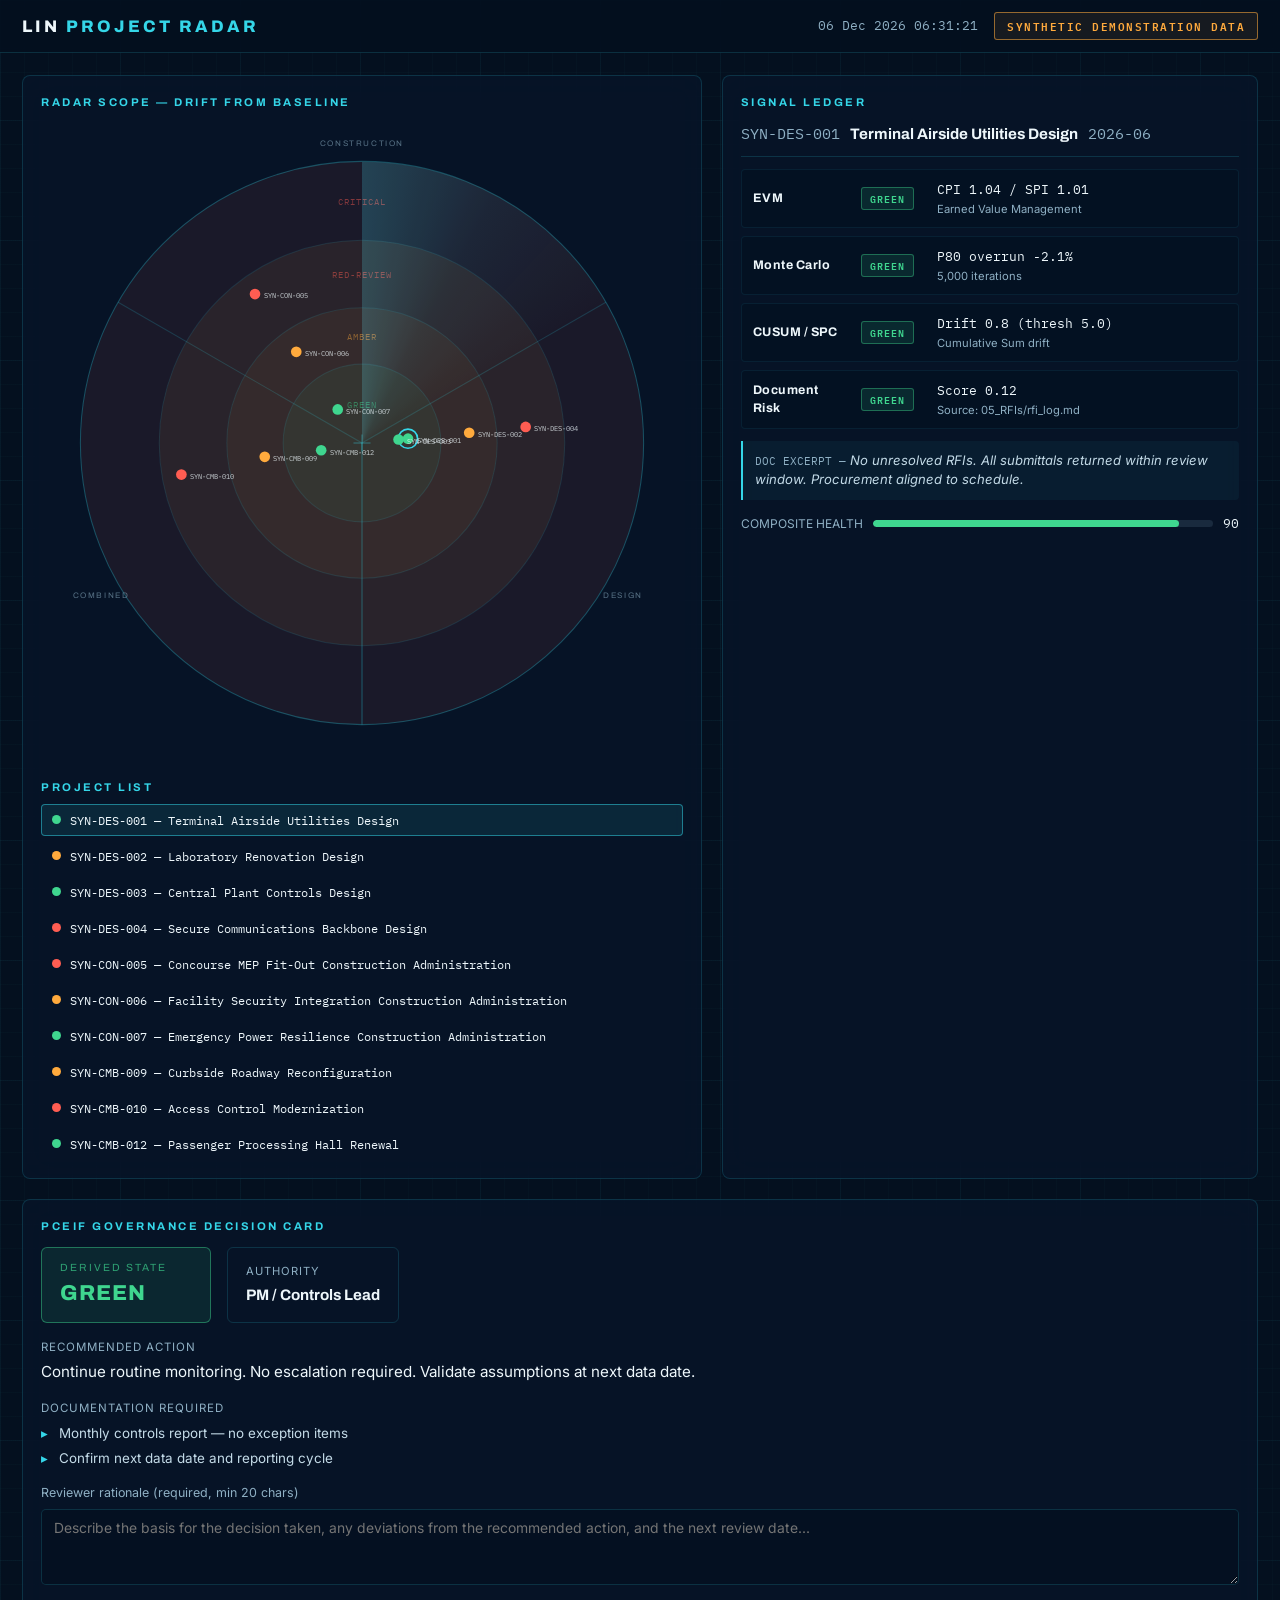
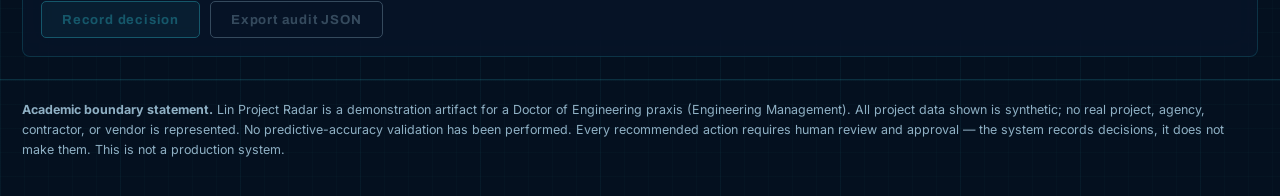
==== index.html @ 6b2d4f9e "feat: build Lin Project Radar — PCEIF signal-to-action demo (replaces HUD mockup on this branch) Co-" ====
<!DOCTYPE html>
<html lang="en">
<head>
  <meta charset="UTF-8" />
  <meta name="viewport" content="width=device-width, initial-scale=1.0" />
  <title>Lin Project Radar — PCEIF Demonstration</title>
  <meta name="description" content="Lin Project Radar: a synthetic-data demonstration of the PCEIF signal-to-action governance framework for public AEC capital programs." />

  <link rel="preconnect" href="https://fonts.googleapis.com" />
  <link rel="preconnect" href="https://fonts.gstatic.com" crossorigin />
  <link href="https://fonts.googleapis.com/css2?family=Archivo:wght@700;800&family=Inter:wght@400;500&family=IBM+Plex+Mono:wght@400;600&display=swap" rel="stylesheet" />

  <link rel="stylesheet" href="assets/css/radar.css" />
</head>
<body>

  <header class="topbar">
    <span class="wordmark">LIN <span class="wm-accent">PROJECT RADAR</span></span>
    <span id="utc-clock" class="utc-clock" aria-label="Current UTC time"></span>
    <span class="synthetic-badge" role="note">SYNTHETIC DEMONSTRATION DATA</span>
  </header>

  <main>

    <!-- ── Radar scope ─────────────────────────────────────────────── -->
    <section class="radar-panel" aria-label="Project radar scope">
      <p class="panel-eyebrow">Radar Scope — Drift from Baseline</p>
      <div class="radar-wrap">
        <div class="radar-sweep" aria-hidden="true"></div>
        <svg id="radar-svg" viewBox="0 0 600 600" role="group"
             aria-label="Polar radar chart. Distance from center indicates drift from baseline; angle indicates delivery sector.">
        </svg>
      </div>

      <!-- Accessible fallback: the radar is never the only selection path -->
      <nav class="fallback-section" aria-label="Project list (keyboard and screen-reader selection)">
        <p class="panel-eyebrow" style="margin-bottom:8px">Project List</p>
        <ul id="project-fallback-list"></ul>
      </nav>
    </section>

    <!-- ── Signal ledger ───────────────────────────────────────────── -->
    <aside class="ledger-panel" aria-label="Signal ledger for selected project">
      <p class="panel-eyebrow">Signal Ledger</p>
      <div id="ledger-live" class="visually-hidden" aria-live="polite"
           style="position:absolute;width:1px;height:1px;overflow:hidden;clip:rect(0 0 0 0)"></div>
      <div id="ledger-region" aria-live="polite"></div>
    </aside>

    <!-- ── PCEIF decision card ─────────────────────────────────────── -->
    <section class="decision-panel" aria-label="PCEIF governance decision card">
      <p class="panel-eyebrow">PCEIF Governance Decision Card</p>
      <div id="decision-card"></div>
    </section>

  </main>

  <footer>
    <p>
      <strong>Academic boundary statement.</strong>
      Lin Project Radar is a demonstration artifact for a Doctor of Engineering praxis
      (Engineering Management). All project data shown is synthetic; no real project,
      agency, contractor, or vendor is represented. No predictive-accuracy validation
      has been performed. Every recommended action requires human review and approval —
      the system records decisions, it does not make them. This is not a production system.
    </p>
  </footer>

  <script src="assets/js/data.js"></script>
  <script src="assets/js/decision.js"></script>
  <script src="assets/js/app.js"></script>
</body>
</html>
---- assets/css/radar.css ----
/* radar.css — Lin Project Radar
 * Aviation operations console. One theme, no switcher.
 * Synthetic demonstration data only.
 */

:root {
  --scope-navy: #04101f;
  --panel: rgba(8, 22, 42, 0.72);
  --phosphor: #35d6e8;
  --radar-amber: #ffaa3d;
  --alarm-red: #ff5d52;
  --clear-green: #3fd68f;
  --text: #eef7fb;
  --muted: #8fb0c4;
  --panel-border: rgba(53, 214, 232, 0.16);
}

* { margin: 0; padding: 0; box-sizing: border-box; }

html { scroll-behavior: smooth; }

body {
  background-color: var(--scope-navy);
  /* Faint blueprint grid */
  background-image:
    linear-gradient(rgba(53, 214, 232, 0.035) 1px, transparent 1px),
    linear-gradient(90deg, rgba(53, 214, 232, 0.035) 1px, transparent 1px),
    linear-gradient(rgba(53, 214, 232, 0.018) 1px, transparent 1px),
    linear-gradient(90deg, rgba(53, 214, 232, 0.018) 1px, transparent 1px);
  background-size: 120px 120px, 120px 120px, 24px 24px, 24px 24px;
  color: var(--text);
  font-family: "Inter", system-ui, sans-serif;
  font-size: 15px;
  line-height: 1.5;
  min-height: 100vh;
}

h1, h2, h3 { font-family: "Archivo", sans-serif; font-weight: 800; }

.mono { font-family: "IBM Plex Mono", monospace; }
.muted { color: var(--muted); }

a { color: var(--phosphor); }

:focus-visible {
  outline: 2px solid var(--phosphor);
  outline-offset: 2px;
  border-radius: 2px;
}

/* ── Top bar ───────────────────────────────────────────────────────────── */

.topbar {
  display: flex;
  align-items: center;
  gap: 16px;
  padding: 12px 22px;
  border-bottom: 1px solid var(--panel-border);
  background: rgba(4, 16, 31, 0.85);
  backdrop-filter: blur(16px);
  position: sticky;
  top: 0;
  z-index: 50;
  flex-wrap: wrap;
}

.wordmark {
  font-family: "Archivo", sans-serif;
  font-weight: 800;
  font-size: 1.05rem;
  letter-spacing: 3px;
  color: var(--text);
}
.wordmark .wm-accent { color: var(--phosphor); }

.utc-clock {
  font-family: "IBM Plex Mono", monospace;
  font-size: 0.82rem;
  color: var(--muted);
  margin-left: auto;
}

.synthetic-badge {
  font-family: "IBM Plex Mono", monospace;
  font-size: 0.68rem;
  font-weight: 600;
  letter-spacing: 1.5px;
  color: var(--radar-amber);
  border: 1px solid rgba(255, 170, 61, 0.55);
  background: rgba(255, 170, 61, 0.08);
  padding: 5px 12px;
  border-radius: 3px;
  white-space: nowrap;
}

/* ── Layout ────────────────────────────────────────────────────────────── */

main {
  max-width: 1320px;
  margin: 0 auto;
  padding: 22px;
  display: grid;
  grid-template-columns: 55% 1fr;
  gap: 20px;
}

.radar-panel, .ledger-panel, .decision-panel {
  background: var(--panel);
  backdrop-filter: blur(16px);
  border: 1px solid var(--panel-border);
  border-radius: 8px;
  padding: 18px;
}

.decision-panel { grid-column: 1 / -1; }

.panel-eyebrow {
  font-family: "Archivo", sans-serif;
  font-weight: 700;
  font-size: 0.7rem;
  letter-spacing: 2.5px;
  text-transform: uppercase;
  color: var(--phosphor);
  margin-bottom: 12px;
}

/* ── Radar scope ───────────────────────────────────────────────────────── */

.radar-wrap {
  position: relative;
  width: 100%;
  aspect-ratio: 1;
  max-width: 640px;
  margin: 0 auto;
}

#radar-svg { width: 100%; height: 100%; display: block; }

/* Rotating sweep wedge */
.radar-sweep {
  position: absolute;
  inset: 6%;
  border-radius: 50%;
  background: conic-gradient(
    from 0deg,
    rgba(53, 214, 232, 0.22) 0deg,
    rgba(53, 214, 232, 0.07) 28deg,
    transparent 60deg,
    transparent 360deg
  );
  animation: sweep-rotate 6s linear infinite;
  pointer-events: none;
  mix-blend-mode: screen;
}

@keyframes sweep-rotate {
  from { transform: rotate(0deg); }
  to   { transform: rotate(360deg); }
}

.blip { cursor: pointer; }
.blip:focus-visible { outline: 2px solid var(--phosphor); outline-offset: 3px; }
.blip-dot { transition: r 0.15s ease; }
.blip:hover .blip-dot { r: 7; }

/* Blips brighten as the sweep passes — delay derived from angle in JS */
.blip-pulse {
  animation: blip-flash 6s linear infinite;
  animation-delay: var(--sweep-delay, 0s);
}
@keyframes blip-flash {
  0%   { opacity: 0.85; r: 9; }
  6%   { opacity: 0; r: 14; }
  100% { opacity: 0; r: 14; }
}

.blip-sel-ring {
  animation: sel-pulse 2.4s ease-in-out infinite;
}
@keyframes sel-pulse {
  0%, 100% { stroke-opacity: 1; }
  50%      { stroke-opacity: 0.45; }
}

@media (prefers-reduced-motion: reduce) {
  .radar-sweep { animation: none; display: none; }
  .blip-pulse { animation: none; opacity: 0; }
  .blip-sel-ring { animation: none; }
  html { scroll-behavior: auto; }
}

/* ── Fallback list ─────────────────────────────────────────────────────── */

.fallback-section { margin-top: 16px; }
#project-fallback-list { list-style: none; display: flex; flex-direction: column; gap: 4px; }

.fallback-btn {
  display: flex;
  align-items: center;
  gap: 9px;
  width: 100%;
  text-align: left;
  background: transparent;
  border: 1px solid transparent;
  border-radius: 4px;
  color: var(--text);
  font-family: "IBM Plex Mono", monospace;
  font-size: 0.78rem;
  padding: 7px 10px;
  cursor: pointer;
}
.fallback-btn:hover { background: rgba(53, 214, 232, 0.07); }
.fallback-btn.active {
  border-color: rgba(53, 214, 232, 0.5);
  background: rgba(53, 214, 232, 0.1);
}

.status-dot {
  width: 9px; height: 9px;
  border-radius: 50%;
  flex-shrink: 0;
}

/* ── Signal ledger ─────────────────────────────────────────────────────── */

.ledger-header {
  display: flex;
  align-items: baseline;
  gap: 10px;
  flex-wrap: wrap;
  margin-bottom: 12px;
  padding-bottom: 10px;
  border-bottom: 1px solid var(--panel-border);
}
.ledger-name { font-family: "Archivo", sans-serif; font-weight: 700; font-size: 0.95rem; }

.conflict-banner {
  display: flex;
  align-items: center;
  gap: 9px;
  padding: 9px 13px;
  border-radius: 4px;
  margin-bottom: 12px;
  font-size: 0.82rem;
  font-weight: 600;
}
.conflict-amber { background: rgba(255,170,61,0.1); border: 1px solid rgba(255,170,61,0.4); color: var(--radar-amber); }
.conflict-red   { background: rgba(255,93,82,0.1);  border: 1px solid rgba(255,93,82,0.45); color: var(--alarm-red); }
.conflict-green { background: rgba(63,214,143,0.08); border: 1px solid rgba(63,214,143,0.35); color: var(--clear-green); }

.signal-table { display: flex; flex-direction: column; gap: 8px; }

.signal-row {
  display: grid;
  grid-template-columns: 96px 64px 1fr;
  grid-template-areas: "label status metric" "label status method";
  gap: 2px 12px;
  align-items: center;
  padding: 9px 11px;
  background: rgba(4, 16, 31, 0.45);
  border: 1px solid rgba(53, 214, 232, 0.08);
  border-radius: 4px;
}
.signal-label  { grid-area: label; font-family: "Archivo", sans-serif; font-weight: 700; font-size: 0.78rem; letter-spacing: 0.5px; }
.signal-status { grid-area: status; }
.signal-metric { grid-area: metric; font-size: 0.84rem; }
.signal-method { grid-area: method; font-size: 0.7rem; }

.status-pill {
  display: inline-block;
  font-family: "IBM Plex Mono", monospace;
  font-size: 0.62rem;
  font-weight: 600;
  letter-spacing: 1px;
  padding: 3px 8px;
  border-radius: 3px;
}
.status-green { color: var(--clear-green); background: rgba(63,214,143,0.12); border: 1px solid rgba(63,214,143,0.4); }
.status-amber { color: var(--radar-amber); background: rgba(255,170,61,0.12); border: 1px solid rgba(255,170,61,0.4); }
.status-red   { color: var(--alarm-red);  background: rgba(255,93,82,0.12);  border: 1px solid rgba(255,93,82,0.45); }

.doc-excerpt {
  margin-top: 12px;
  padding: 10px 12px;
  border-left: 2px solid var(--phosphor);
  background: rgba(53, 214, 232, 0.05);
  border-radius: 0 4px 4px 0;
  font-size: 0.82rem;
}
.doc-text { color: #c4dbe8; font-style: italic; }

.health-bar-wrap {
  display: flex;
  align-items: center;
  gap: 10px;
  margin-top: 14px;
}
.health-bar {
  flex: 1;
  height: 7px;
  background: rgba(143, 176, 196, 0.15);
  border-radius: 4px;
  overflow: hidden;
}
.health-fill { height: 100%; border-radius: 4px; transition: width 0.3s ease; }

/* ── Decision card ─────────────────────────────────────────────────────── */

.decision-top {
  display: flex;
  align-items: stretch;
  gap: 16px;
  flex-wrap: wrap;
  margin-bottom: 16px;
}

.decision-state {
  display: flex;
  flex-direction: column;
  gap: 2px;
  padding: 12px 18px;
  border-radius: 6px;
  min-width: 170px;
}
.decision-state-label { font-size: 0.65rem; letter-spacing: 2px; opacity: 0.7; font-family: "Archivo", sans-serif; }
.decision-state-value { font-family: "Archivo", sans-serif; font-weight: 800; font-size: 1.35rem; letter-spacing: 1px; }

.state-green { background: rgba(63,214,143,0.1); border: 1px solid rgba(63,214,143,0.45); color: var(--clear-green); }
.state-amber { background: rgba(255,170,61,0.1); border: 1px solid rgba(255,170,61,0.45); color: var(--radar-amber); }
.state-red   { background: rgba(255,93,82,0.1);  border: 1px solid rgba(255,93,82,0.5);  color: var(--alarm-red); }

.decision-authority {
  display: flex;
  flex-direction: column;
  gap: 4px;
  justify-content: center;
  padding: 12px 18px;
  border: 1px solid var(--panel-border);
  border-radius: 6px;
}
.decision-authority-value { font-family: "Archivo", sans-serif; font-weight: 700; font-size: 0.95rem; }

.decision-action { margin-bottom: 16px; }
.decision-action-label { font-size: 0.72rem; letter-spacing: 1px; margin-bottom: 4px; }
.decision-action-text { font-size: 0.95rem; line-height: 1.55; max-width: 70ch; }

.decision-docs { margin-bottom: 16px; }
.doc-list {
  list-style: none;
  display: flex;
  flex-direction: column;
  gap: 5px;
}
.doc-list li {
  font-size: 0.84rem;
  color: #c4dbe8;
  padding-left: 18px;
  position: relative;
}
.doc-list li::before {
  content: "▸";
  position: absolute;
  left: 0;
  color: var(--phosphor);
}

/* Fairness gate */
.fairness-gate {
  border: 1px solid rgba(255, 170, 61, 0.55);
  background: rgba(255, 170, 61, 0.07);
  border-radius: 6px;
  padding: 14px 16px;
  margin-bottom: 16px;
}
.fairness-gate-header {
  display: flex;
  align-items: center;
  gap: 9px;
  color: var(--radar-amber);
  font-size: 0.88rem;
  margin-bottom: 10px;
}
.fg-icon { font-size: 1.1rem; }
.fg-check-label {
  display: flex;
  align-items: flex-start;
  gap: 10px;
  font-size: 0.86rem;
  cursor: pointer;
  line-height: 1.45;
}
.fg-check-label input[type="checkbox"] {
  width: 17px; height: 17px;
  margin-top: 2px;
  accent-color: var(--radar-amber);
  cursor: pointer;
  flex-shrink: 0;
}

/* Record / export */
.rationale-label { display: block; font-size: 0.78rem; color: var(--muted); margin-bottom: 6px; }
.rationale-textarea {
  width: 100%;
  min-height: 76px;
  background: rgba(4, 16, 31, 0.6);
  border: 1px solid var(--panel-border);
  border-radius: 5px;
  color: var(--text);
  font-family: "Inter", sans-serif;
  font-size: 0.87rem;
  padding: 10px 12px;
  resize: vertical;
}
.rationale-textarea:focus { border-color: var(--phosphor); outline: none; }
.rationale-textarea:focus-visible { outline: 2px solid var(--phosphor); outline-offset: 1px; }

.record-actions { display: flex; gap: 10px; margin-top: 10px; flex-wrap: wrap; }

.record-btn, .export-btn {
  font-family: "Archivo", sans-serif;
  font-weight: 700;
  font-size: 0.82rem;
  letter-spacing: 0.8px;
  padding: 10px 20px;
  border-radius: 5px;
  cursor: pointer;
  transition: opacity 0.15s ease;
}
.record-btn {
  background: rgba(53, 214, 232, 0.16);
  border: 1px solid var(--phosphor);
  color: var(--phosphor);
}
.record-btn:disabled, .export-btn:disabled {
  opacity: 0.35;
  cursor: not-allowed;
}
.record-btn:not(:disabled):hover { background: rgba(53, 214, 232, 0.28); }

.export-btn {
  background: transparent;
  border: 1px solid var(--muted);
  color: var(--muted);
}
.export-btn:not(:disabled):hover { border-color: var(--text); color: var(--text); }

/* Decision log */
.decision-log-section { margin-top: 18px; padding-top: 14px; border-top: 1px solid var(--panel-border); }
.log-entry {
  padding: 10px 12px;
  background: rgba(4, 16, 31, 0.45);
  border: 1px solid rgba(53, 214, 232, 0.08);
  border-radius: 4px;
  margin-bottom: 7px;
}
.fg-ack-note { margin-top: 4px; font-size: 0.74rem; color: var(--radar-amber); }

/* ── Footer ────────────────────────────────────────────────────────────── */

footer {
  max-width: 1320px;
  margin: 0 auto;
  padding: 20px 22px 36px;
  color: var(--muted);
  font-size: 0.78rem;
  line-height: 1.6;
  border-top: 1px solid var(--panel-border);
}

/* ── Responsive ────────────────────────────────────────────────────────── */

@media (max-width: 920px) {
  main { grid-template-columns: 1fr; }
  .topbar { gap: 10px; padding: 10px 14px; }
  .utc-clock { margin-left: 0; order: 3; }
  .synthetic-badge { order: 2; margin-left: auto; }
}

@media (max-width: 480px) {
  body { font-size: 14px; }
  main { padding: 12px; gap: 12px; }
  .radar-panel, .ledger-panel, .decision-panel { padding: 12px; }
  .wordmark { font-size: 0.88rem; letter-spacing: 2px; }
  .synthetic-badge { font-size: 0.58rem; padding: 4px 8px; }
  .signal-row { grid-template-columns: 1fr; grid-template-areas: "label" "status" "metric" "method"; }
  .decision-state { min-width: 100%; }
}
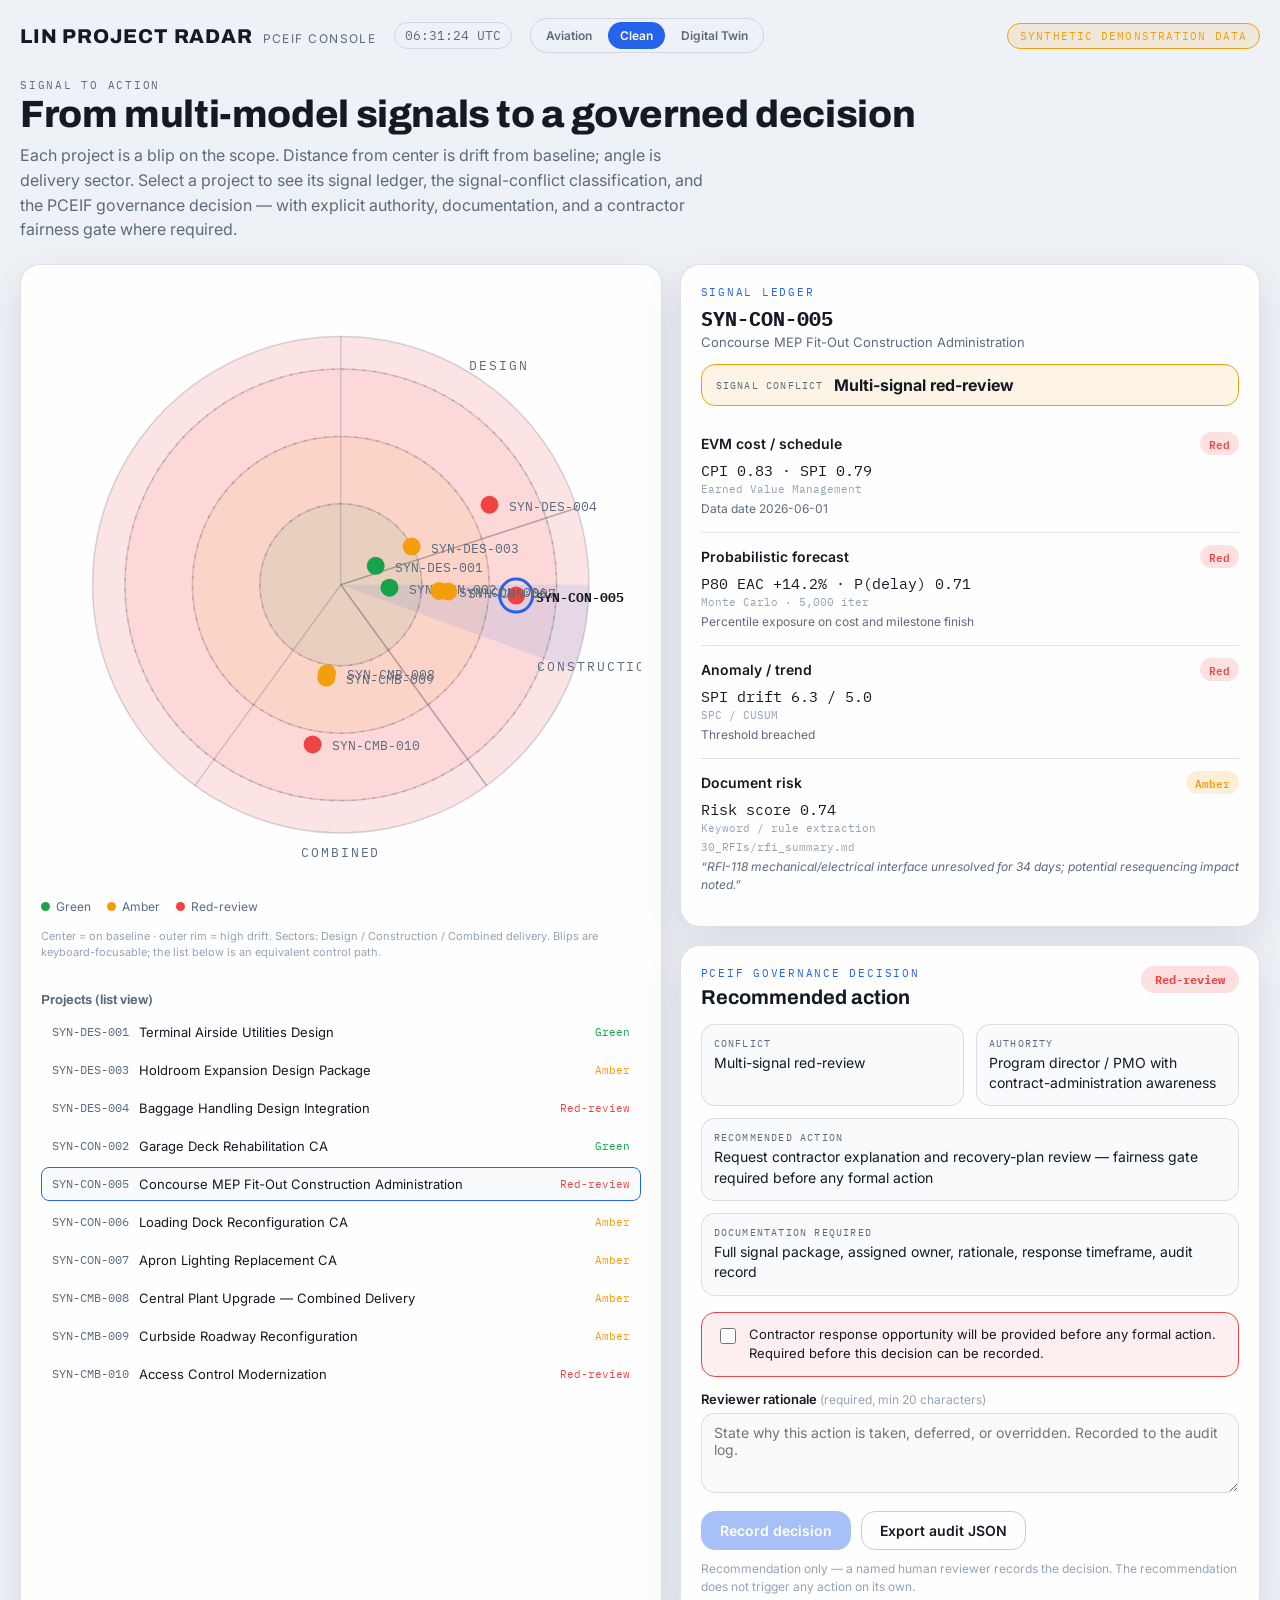
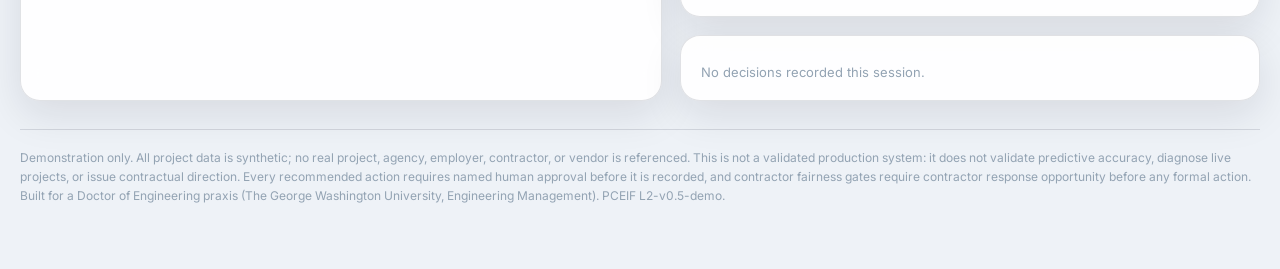
==== commit cc70dca4: "feat: Lin Project Radar — three-theme signal-to-action demo Co-Authored-By: Claude Fable 5 <noreply@" ====
--- a/index.html
+++ b/index.html
@@ -1,70 +1,77 @@
-<!DOCTYPE html>
+<!doctype html>
 <html lang="en">
 <head>
-  <meta charset="UTF-8" />
-  <meta name="viewport" content="width=device-width, initial-scale=1.0" />
-  <title>Lin Project Radar — PCEIF Demonstration</title>
-  <meta name="description" content="Lin Project Radar: a synthetic-data demonstration of the PCEIF signal-to-action governance framework for public AEC capital programs." />
-
-  <link rel="preconnect" href="https://fonts.googleapis.com" />
-  <link rel="preconnect" href="https://fonts.gstatic.com" crossorigin />
-  <link href="https://fonts.googleapis.com/css2?family=Archivo:wght@700;800&family=Inter:wght@400;500&family=IBM+Plex+Mono:wght@400;600&display=swap" rel="stylesheet" />
-
+  <meta charset="utf-8" />
+  <meta name="viewport" content="width=device-width, initial-scale=1" />
+  <title>Lin Project Radar — PCEIF signal-to-action demonstration</title>
+  <meta name="description" content="Synthetic demonstration of the PCEIF signal-to-action governance workflow for public AEC capital programs. Doctor of Engineering praxis, GWU." />
+  <link rel="preconnect" href="https://fonts.googleapis.com">
+  <link rel="preconnect" href="https://fonts.gstatic.com" crossorigin>
+  <link href="https://fonts.googleapis.com/css2?family=Archivo:wght@500;700;800&family=Inter:wght@400;500;600&family=IBM+Plex+Mono:wght@400;500;600&display=swap" rel="stylesheet">
   <link rel="stylesheet" href="assets/css/radar.css" />
 </head>
-<body>
+<body data-theme="clean">
+  <div class="app">
 
-  <header class="topbar">
-    <span class="wordmark">LIN <span class="wm-accent">PROJECT RADAR</span></span>
-    <span id="utc-clock" class="utc-clock" aria-label="Current UTC time"></span>
-    <span class="synthetic-badge" role="note">SYNTHETIC DEMONSTRATION DATA</span>
-  </header>
+    <header class="topbar">
+      <div class="wordmark">
+        <span class="mark">LIN PROJECT RADAR</span>
+        <span class="sub">PCEIF console</span>
+      </div>
+      <span class="clock" id="utc-clock" aria-label="Coordinated Universal Time">--:--:-- UTC</span>
+      <div class="theme-switch" role="group" aria-label="Visual theme">
+        <button data-set-theme="aviation">Aviation</button>
+        <button data-set-theme="clean" class="active">Clean</button>
+        <button data-set-theme="twin">Digital Twin</button>
+      </div>
+      <span class="synthetic-badge">SYNTHETIC DEMONSTRATION DATA</span>
+    </header>
 
-  <main>
+    <section class="intro">
+      <p class="eyebrow">Signal to action</p>
+      <h1>From multi-model signals to a governed decision</h1>
+      <p>Each project is a blip on the scope. Distance from center is drift from baseline; angle is delivery sector. Select a project to see its signal ledger, the signal-conflict classification, and the PCEIF governance decision — with explicit authority, documentation, and a contractor fairness gate where required.</p>
+    </section>
 
-    <!-- ── Radar scope ─────────────────────────────────────────────── -->
-    <section class="radar-panel" aria-label="Project radar scope">
-      <p class="panel-eyebrow">Radar Scope — Drift from Baseline</p>
-      <div class="radar-wrap">
-        <div class="radar-sweep" aria-hidden="true"></div>
-        <svg id="radar-svg" viewBox="0 0 600 600" role="group"
-             aria-label="Polar radar chart. Distance from center indicates drift from baseline; angle indicates delivery sector.">
-        </svg>
+    <div class="console">
+
+      <!-- RADAR -->
+      <section class="panel radar-panel" aria-label="Project radar scope">
+        <div class="radar-wrap">
+          <svg id="radar-svg" viewBox="0 0 400 400" role="img"
+               aria-label="Radar scope. Projects plotted by health and delivery sector. A keyboard-accessible list of the same projects is provided below.">
+          </svg>
+        </div>
+        <div class="radar-legend" aria-hidden="true">
+          <span><i class="lg-green"></i> Green</span>
+          <span><i class="lg-amber"></i> Amber</span>
+          <span><i class="lg-red"></i> Red-review</span>
+        </div>
+        <p class="radar-note">Center = on baseline · outer rim = high drift. Sectors: Design / Construction / Combined delivery. Blips are keyboard-focusable; the list below is an equivalent control path.</p>
+
+        <div class="fallback">
+          <h3 id="list-heading">Projects (list view)</h3>
+          <ul id="project-list" aria-labelledby="list-heading"></ul>
+        </div>
+      </section>
+
+      <!-- LEDGER + DECISION -->
+      <div>
+        <section class="panel" id="ledger" aria-label="Signal ledger" aria-live="polite"></section>
+        <section class="panel decision-section" id="decision-card" aria-label="PCEIF governance decision"></section>
+        <section class="panel log-panel" id="decision-log" aria-label="Decision log"></section>
       </div>
 
-      <!-- Accessible fallback: the radar is never the only selection path -->
-      <nav class="fallback-section" aria-label="Project list (keyboard and screen-reader selection)">
-        <p class="panel-eyebrow" style="margin-bottom:8px">Project List</p>
-        <ul id="project-fallback-list"></ul>
-      </nav>
-    </section>
+    </div>
 
-    <!-- ── Signal ledger ───────────────────────────────────────────── -->
-    <aside class="ledger-panel" aria-label="Signal ledger for selected project">
-      <p class="panel-eyebrow">Signal Ledger</p>
-      <div id="ledger-live" class="visually-hidden" aria-live="polite"
-           style="position:absolute;width:1px;height:1px;overflow:hidden;clip:rect(0 0 0 0)"></div>
-      <div id="ledger-region" aria-live="polite"></div>
-    </aside>
+    <footer class="foot">
+      Demonstration only. All project data is synthetic; no real project, agency, employer, contractor, or vendor is referenced.
+      This is not a validated production system: it does not validate predictive accuracy, diagnose live projects, or issue contractual direction.
+      Every recommended action requires named human approval before it is recorded, and contractor fairness gates require contractor response opportunity before any formal action.
+      Built for a Doctor of Engineering praxis (The George Washington University, Engineering Management). PCEIF&nbsp;L2-v0.5-demo.
+    </footer>
 
-    <!-- ── PCEIF decision card ─────────────────────────────────────── -->
-    <section class="decision-panel" aria-label="PCEIF governance decision card">
-      <p class="panel-eyebrow">PCEIF Governance Decision Card</p>
-      <div id="decision-card"></div>
-    </section>
-
-  </main>
-
-  <footer>
-    <p>
-      <strong>Academic boundary statement.</strong>
-      Lin Project Radar is a demonstration artifact for a Doctor of Engineering praxis
-      (Engineering Management). All project data shown is synthetic; no real project,
-      agency, contractor, or vendor is represented. No predictive-accuracy validation
-      has been performed. Every recommended action requires human review and approval —
-      the system records decisions, it does not make them. This is not a production system.
-    </p>
-  </footer>
+  </div>
 
   <script src="assets/js/data.js"></script>
   <script src="assets/js/decision.js"></script>
--- a/assets/css/radar.css
+++ b/assets/css/radar.css
@@ -1,487 +1,334 @@
-/* radar.css — Lin Project Radar
- * Aviation operations console. One theme, no switcher.
- * Synthetic demonstration data only.
- */
+/* ============================================================
+   Lin Project Radar — radar.css
+   Three themes: clean (default) / aviation / twin
+   ============================================================ */
 
 :root {
-  --scope-navy: #04101f;
-  --panel: rgba(8, 22, 42, 0.72);
+  --font-display: "Archivo", system-ui, sans-serif;
+  --font-body: "Inter", system-ui, sans-serif;
+  --font-mono: "IBM Plex Mono", ui-monospace, monospace;
+
+  --radius-sm: 8px;
+  --radius-md: 14px;
+  --radius-lg: 20px;
+
+  /* ----- CLEAN (default) ----- */
+  --page-bg: #eef2f7;
+  --surface: rgba(255,255,255,.92);
+  --surface-soft: rgba(248,250,252,.85);
+  --line: rgba(15,23,42,.12);
+  --line-strong: rgba(15,23,42,.22);
+  --text: #141a23;
+  --muted: #5b6b7c;
+  --faint: #93a3b3;
+  --phosphor: #2563eb;
+  --radar-amber: #f59e0b;
+  --alarm-red: #ef4444;
+  --clear-green: #16a34a;
+  --eyebrow: #2563eb;
+
+  --zone-green: rgba(22,163,74,.08);
+  --zone-amber: rgba(245,158,11,.08);
+  --zone-red: rgba(239,68,68,.08);
+  --zone-crit: rgba(239,68,68,.14);
+  --ring-line: rgba(15,23,42,.16);
+  --sweep-fill: rgba(37,99,235,.10);
+
+  --grid-opacity: 0;
+  --glass-blur: blur(14px);
+  --shadow: 0 14px 40px rgba(15,23,42,.10);
+}
+
+body[data-theme="aviation"] {
+  --page-bg: #03101f;
+  --surface: rgba(8,22,42,.72);
+  --surface-soft: rgba(4,16,32,.55);
+  --line: rgba(96,210,232,.30);
+  --line-strong: rgba(160,235,250,.50);
+  --text: #eef9fd;
+  --muted: #9bc1d2;
+  --faint: rgba(190,225,238,.6);
   --phosphor: #35d6e8;
   --radar-amber: #ffaa3d;
   --alarm-red: #ff5d52;
   --clear-green: #3fd68f;
-  --text: #eef7fb;
-  --muted: #8fb0c4;
-  --panel-border: rgba(53, 214, 232, 0.16);
-}
-
-* { margin: 0; padding: 0; box-sizing: border-box; }
-
+  --eyebrow: #ffaa3d;
+
+  --zone-green: rgba(63,214,143,.07);
+  --zone-amber: rgba(255,170,61,.07);
+  --zone-red: rgba(255,93,82,.08);
+  --zone-crit: rgba(255,93,82,.16);
+  --ring-line: rgba(120,215,235,.22);
+  --sweep-fill: rgba(53,214,232,.12);
+
+  --grid-opacity: .4;
+  --glass-blur: blur(16px) saturate(160%);
+  --shadow: 0 18px 54px rgba(0,0,0,.45), 0 0 36px rgba(53,214,232,.08);
+}
+
+body[data-theme="twin"] {
+  --page-bg: #121315;
+  --surface: rgba(27,28,31,.78);
+  --surface-soft: rgba(18,19,21,.6);
+  --line: rgba(160,164,170,.34);
+  --line-strong: rgba(225,228,232,.32);
+  --text: #f0f1f2;
+  --muted: #a2a7ae;
+  --faint: #72777f;
+  --phosphor: #8ab4ff;
+  --radar-amber: #facc15;
+  --alarm-red: #f87171;
+  --clear-green: #4ade80;
+  --eyebrow: #facc15;
+
+  --zone-green: rgba(74,222,128,.06);
+  --zone-amber: rgba(250,204,21,.06);
+  --zone-red: rgba(248,113,113,.07);
+  --zone-crit: rgba(248,113,113,.14);
+  --ring-line: rgba(180,184,190,.24);
+  --sweep-fill: rgba(250,204,21,.08);
+
+  --grid-opacity: .6;
+  --glass-blur: blur(14px) saturate(125%);
+  --shadow: 0 20px 58px rgba(0,0,0,.5);
+}
+
+* { box-sizing: border-box; }
 html { scroll-behavior: smooth; }
 
 body {
-  background-color: var(--scope-navy);
-  /* Faint blueprint grid */
-  background-image:
-    linear-gradient(rgba(53, 214, 232, 0.035) 1px, transparent 1px),
-    linear-gradient(90deg, rgba(53, 214, 232, 0.035) 1px, transparent 1px),
-    linear-gradient(rgba(53, 214, 232, 0.018) 1px, transparent 1px),
-    linear-gradient(90deg, rgba(53, 214, 232, 0.018) 1px, transparent 1px);
-  background-size: 120px 120px, 120px 120px, 24px 24px, 24px 24px;
+  margin: 0;
+  min-height: 100vh;
+  font-family: var(--font-body);
   color: var(--text);
-  font-family: "Inter", system-ui, sans-serif;
-  font-size: 15px;
-  line-height: 1.5;
-  min-height: 100vh;
-}
-
-h1, h2, h3 { font-family: "Archivo", sans-serif; font-weight: 800; }
-
-.mono { font-family: "IBM Plex Mono", monospace; }
-.muted { color: var(--muted); }
-
-a { color: var(--phosphor); }
-
-:focus-visible {
-  outline: 2px solid var(--phosphor);
-  outline-offset: 2px;
-  border-radius: 2px;
-}
-
-/* ── Top bar ───────────────────────────────────────────────────────────── */
-
+  background: var(--page-bg);
+  transition: background .35s ease, color .35s ease;
+}
+
+/* blueprint grid (dark themes only via opacity var) */
+body::before {
+  content: "";
+  position: fixed;
+  inset: 0;
+  pointer-events: none;
+  z-index: 0;
+  background:
+    linear-gradient(rgba(160,220,245,.06) 1px, transparent 1px),
+    linear-gradient(90deg, rgba(160,220,245,.06) 1px, transparent 1px);
+  background-size: 44px 44px;
+  opacity: var(--grid-opacity);
+  transition: opacity .35s ease;
+}
+
+.app { position: relative; z-index: 1; max-width: 1320px; margin: 0 auto; padding: 0 20px 64px; }
+
+/* ---------- top bar ---------- */
 .topbar {
-  display: flex;
-  align-items: center;
-  gap: 16px;
-  padding: 12px 22px;
-  border-bottom: 1px solid var(--panel-border);
-  background: rgba(4, 16, 31, 0.85);
-  backdrop-filter: blur(16px);
-  position: sticky;
-  top: 0;
-  z-index: 50;
+  display: flex; align-items: center; gap: 18px;
+  padding: 18px 0 16px;
   flex-wrap: wrap;
 }
-
-.wordmark {
-  font-family: "Archivo", sans-serif;
-  font-weight: 800;
-  font-size: 1.05rem;
-  letter-spacing: 3px;
-  color: var(--text);
-}
-.wordmark .wm-accent { color: var(--phosphor); }
-
-.utc-clock {
-  font-family: "IBM Plex Mono", monospace;
-  font-size: 0.82rem;
-  color: var(--muted);
+.wordmark { display: flex; align-items: baseline; gap: 10px; }
+.wordmark .mark {
+  font-family: var(--font-display); font-weight: 800; font-size: 20px;
+  letter-spacing: .04em; color: var(--text);
+}
+.wordmark .sub { font-size: 12px; color: var(--muted); letter-spacing: .12em; text-transform: uppercase; }
+
+.clock {
+  font-family: var(--font-mono); font-size: 13px; color: var(--muted);
+  padding: 4px 10px; border: 1px solid var(--line); border-radius: 999px;
+}
+
+.synthetic-badge {
   margin-left: auto;
-}
-
-.synthetic-badge {
-  font-family: "IBM Plex Mono", monospace;
-  font-size: 0.68rem;
-  font-weight: 600;
-  letter-spacing: 1.5px;
+  font-family: var(--font-mono); font-size: 11px; letter-spacing: .1em;
   color: var(--radar-amber);
-  border: 1px solid rgba(255, 170, 61, 0.55);
-  background: rgba(255, 170, 61, 0.08);
-  padding: 5px 12px;
-  border-radius: 3px;
-  white-space: nowrap;
-}
-
-/* ── Layout ────────────────────────────────────────────────────────────── */
-
-main {
-  max-width: 1320px;
-  margin: 0 auto;
-  padding: 22px;
-  display: grid;
-  grid-template-columns: 55% 1fr;
-  gap: 20px;
-}
-
-.radar-panel, .ledger-panel, .decision-panel {
-  background: var(--panel);
-  backdrop-filter: blur(16px);
-  border: 1px solid var(--panel-border);
-  border-radius: 8px;
-  padding: 18px;
-}
-
-.decision-panel { grid-column: 1 / -1; }
-
-.panel-eyebrow {
-  font-family: "Archivo", sans-serif;
-  font-weight: 700;
-  font-size: 0.7rem;
-  letter-spacing: 2.5px;
-  text-transform: uppercase;
-  color: var(--phosphor);
-  margin-bottom: 12px;
-}
-
-/* ── Radar scope ───────────────────────────────────────────────────────── */
-
-.radar-wrap {
-  position: relative;
-  width: 100%;
-  aspect-ratio: 1;
-  max-width: 640px;
-  margin: 0 auto;
-}
-
+  border: 1px solid var(--radar-amber);
+  padding: 5px 12px; border-radius: 999px;
+  background: color-mix(in srgb, var(--radar-amber) 12%, transparent);
+}
+
+.theme-switch { display: flex; gap: 4px; border: 1px solid var(--line); border-radius: 999px; padding: 3px; }
+.theme-switch button {
+  font-family: var(--font-body); font-size: 12px; font-weight: 600;
+  background: transparent; color: var(--muted); border: 0;
+  padding: 6px 12px; border-radius: 999px; cursor: pointer;
+  transition: background .2s, color .2s;
+}
+.theme-switch button:hover { color: var(--text); }
+.theme-switch button.active { background: var(--phosphor); color: #fff; }
+body[data-theme="clean"] .theme-switch button.active { color: #fff; }
+body[data-theme="twin"] .theme-switch button.active { color: #10131a; }
+
+/* ---------- page intro ---------- */
+.intro { margin: 8px 0 22px; }
+.eyebrow {
+  font-family: var(--font-mono); font-size: 11px; letter-spacing: .16em;
+  text-transform: uppercase; color: var(--eyebrow); margin: 0 0 6px;
+}
+.intro h1 { font-family: var(--font-display); font-weight: 800; font-size: clamp(24px,3.4vw,38px); margin: 0 0 8px; letter-spacing: -.01em; }
+.intro p { color: var(--muted); max-width: 70ch; margin: 0; line-height: 1.55; }
+
+/* ---------- layout ---------- */
+.console { display: grid; grid-template-columns: 1.05fr .95fr; gap: 18px; }
+@media (max-width: 940px) { .console { grid-template-columns: 1fr; } }
+
+.panel {
+  background: var(--surface);
+  border: 1px solid var(--line);
+  border-radius: var(--radius-lg);
+  backdrop-filter: var(--glass-blur);
+  -webkit-backdrop-filter: var(--glass-blur);
+  box-shadow: var(--shadow);
+  padding: 20px;
+}
+
+/* ---------- radar ---------- */
+.radar-panel { display: flex; flex-direction: column; gap: 14px; }
+.radar-wrap { position: relative; width: 100%; aspect-ratio: 1 / 1; }
 #radar-svg { width: 100%; height: 100%; display: block; }
 
-/* Rotating sweep wedge */
-.radar-sweep {
-  position: absolute;
-  inset: 6%;
-  border-radius: 50%;
-  background: conic-gradient(
-    from 0deg,
-    rgba(53, 214, 232, 0.22) 0deg,
-    rgba(53, 214, 232, 0.07) 28deg,
-    transparent 60deg,
-    transparent 360deg
-  );
-  animation: sweep-rotate 6s linear infinite;
-  pointer-events: none;
-  mix-blend-mode: screen;
-}
-
-@keyframes sweep-rotate {
-  from { transform: rotate(0deg); }
-  to   { transform: rotate(360deg); }
-}
-
+.sector-label {
+  font-family: var(--font-mono); font-size: 9px; letter-spacing: .14em;
+  fill: var(--muted);
+}
 .blip { cursor: pointer; }
-.blip:focus-visible { outline: 2px solid var(--phosphor); outline-offset: 3px; }
-.blip-dot { transition: r 0.15s ease; }
-.blip:hover .blip-dot { r: 7; }
-
-/* Blips brighten as the sweep passes — delay derived from angle in JS */
-.blip-pulse {
-  animation: blip-flash 6s linear infinite;
-  animation-delay: var(--sweep-delay, 0s);
-}
-@keyframes blip-flash {
-  0%   { opacity: 0.85; r: 9; }
-  6%   { opacity: 0; r: 14; }
-  100% { opacity: 0; r: 14; }
-}
-
-.blip-sel-ring {
-  animation: sel-pulse 2.4s ease-in-out infinite;
-}
-@keyframes sel-pulse {
-  0%, 100% { stroke-opacity: 1; }
-  50%      { stroke-opacity: 0.45; }
-}
-
+.blip:focus-visible { outline: none; }
+.blip:focus-visible .blip-ring { opacity: 1 !important; }
+.blip-label { font-family: var(--font-mono); font-size: 9px; fill: var(--muted); }
+.blip.selected .blip-label { fill: var(--text); font-weight: 700; }
+.blip-dot { transition: r .15s ease; }
+.blip:hover .blip-dot { r: 8; }
+
+@keyframes sweepspin { to { transform: rotate(360deg); } }
+.sweep { transform-origin: 200px 200px; animation: sweepspin 6s linear infinite; }
+
+.radar-legend { display: flex; gap: 16px; flex-wrap: wrap; font-size: 12px; color: var(--muted); }
+.radar-legend span { display: inline-flex; align-items: center; gap: 6px; }
+.radar-legend i { width: 9px; height: 9px; border-radius: 50%; }
+.lg-green { background: var(--clear-green); }
+.lg-amber { background: var(--radar-amber); }
+.lg-red { background: var(--alarm-red); }
+.radar-note { font-size: 11px; color: var(--faint); margin: 0; line-height: 1.5; }
+
+/* fallback list */
+.fallback h3 { font-family: var(--font-display); font-size: 13px; margin: 18px 0 8px; color: var(--muted); font-weight: 700; }
+#project-list { list-style: none; margin: 0; padding: 0; display: flex; flex-direction: column; gap: 4px; }
+.list-item {
+  width: 100%; text-align: left; display: grid;
+  grid-template-columns: auto 1fr auto; gap: 10px; align-items: center;
+  background: transparent; border: 1px solid transparent; border-radius: var(--radius-sm);
+  padding: 8px 10px; cursor: pointer; color: var(--text); font-family: var(--font-body);
+}
+.list-item:hover { border-color: var(--line); background: var(--surface-soft); }
+.list-item.active { border-color: var(--phosphor); background: var(--surface-soft); }
+.li-code { font-family: var(--font-mono); font-size: 12px; color: var(--muted); }
+.li-name { font-size: 13px; overflow: hidden; text-overflow: ellipsis; white-space: nowrap; }
+.li-state { font-family: var(--font-mono); font-size: 11px; }
+.state-green { color: var(--clear-green); }
+.state-amber { color: var(--radar-amber); }
+.state-red { color: var(--alarm-red); }
+
+/* ---------- ledger ---------- */
+.ledger-head h2 { font-family: var(--font-mono); font-size: 20px; margin: 2px 0 2px; }
+.ledger-sub { color: var(--muted); font-size: 13px; margin: 0; }
+
+.conflict-banner {
+  display: flex; align-items: center; gap: 10px; flex-wrap: wrap;
+  margin: 14px 0; padding: 10px 14px; border-radius: var(--radius-md);
+  border: 1px solid var(--line);
+}
+.conflict-banner.conflict-alert { border-color: var(--radar-amber); background: color-mix(in srgb, var(--radar-amber) 10%, transparent); }
+.conflict-banner.conflict-calm { border-color: var(--clear-green); background: color-mix(in srgb, var(--clear-green) 8%, transparent); }
+.conflict-label { font-family: var(--font-mono); font-size: 10px; letter-spacing: .12em; text-transform: uppercase; color: var(--muted); }
+.conflict-value { font-weight: 700; }
+
+.signal-rows { display: flex; flex-direction: column; gap: 2px; }
+.signal-row { padding: 12px 0; border-top: 1px solid var(--line); }
+.signal-row:first-child { border-top: 0; }
+.sig-top { display: flex; align-items: center; justify-content: space-between; gap: 10px; }
+.sig-name { font-weight: 600; font-size: 14px; }
+.sig-metric { font-family: var(--font-mono); font-size: 15px; margin: 6px 0 2px; }
+.sig-meta { display: flex; gap: 8px; }
+.sig-method { font-size: 11px; color: var(--faint); font-family: var(--font-mono); }
+.sig-detail { font-size: 12px; color: var(--muted); margin-top: 4px; line-height: 1.5; }
+.sig-detail .src { display: block; font-family: var(--font-mono); font-size: 11px; color: var(--faint); }
+.sig-detail .excerpt { display: block; font-style: italic; margin-top: 2px; }
+
+.pill { font-family: var(--font-mono); font-size: 11px; padding: 2px 9px; border-radius: 999px; font-weight: 600; }
+.pill-green { color: var(--clear-green); background: color-mix(in srgb, var(--clear-green) 14%, transparent); }
+.pill-amber { color: var(--radar-amber); background: color-mix(in srgb, var(--radar-amber) 16%, transparent); }
+.pill-red { color: var(--alarm-red); background: color-mix(in srgb, var(--alarm-red) 16%, transparent); }
+
+/* ---------- decision card ---------- */
+.decision-section { margin-top: 18px; }
+.dc-head { display: flex; align-items: flex-start; justify-content: space-between; gap: 14px; }
+.dc-head h2 { font-family: var(--font-display); font-size: 20px; margin: 2px 0 0; }
+.state-badge { font-family: var(--font-mono); font-size: 12px; font-weight: 700; padding: 6px 14px; border-radius: 999px; }
+.state-badge.state-green { color: var(--clear-green); background: color-mix(in srgb, var(--clear-green) 14%, transparent); }
+.state-badge.state-amber { color: var(--radar-amber); background: color-mix(in srgb, var(--radar-amber) 16%, transparent); }
+.state-badge.state-red { color: var(--alarm-red); background: color-mix(in srgb, var(--alarm-red) 16%, transparent); }
+
+.dc-grid { display: grid; grid-template-columns: 1fr 1fr; gap: 12px; margin: 16px 0; }
+.dc-field { display: flex; flex-direction: column; gap: 3px; padding: 12px; border: 1px solid var(--line); border-radius: var(--radius-md); background: var(--surface-soft); }
+.dc-field.dc-wide { grid-column: 1 / -1; }
+.dc-label { font-family: var(--font-mono); font-size: 10px; letter-spacing: .12em; text-transform: uppercase; color: var(--muted); }
+.dc-value { font-size: 14px; line-height: 1.45; }
+
+.fairness-gate {
+  display: flex; gap: 10px; align-items: flex-start;
+  padding: 12px 14px; margin-bottom: 14px;
+  border: 1px solid var(--alarm-red); border-radius: var(--radius-md);
+  background: color-mix(in srgb, var(--alarm-red) 8%, transparent);
+  font-size: 13px; line-height: 1.5;
+}
+.fairness-gate input { margin-top: 3px; width: 16px; height: 16px; flex: 0 0 auto; accent-color: var(--alarm-red); }
+
+.rationale-label { display: block; font-size: 13px; font-weight: 600; margin-bottom: 6px; }
+.rationale-label .req { font-weight: 400; color: var(--faint); font-size: 12px; }
+#rationale {
+  width: 100%; min-height: 80px; resize: vertical;
+  font-family: var(--font-body); font-size: 14px; color: var(--text);
+  background: var(--surface-soft); border: 1px solid var(--line);
+  border-radius: var(--radius-md); padding: 10px 12px;
+}
+#rationale:focus-visible { outline: 2px solid var(--phosphor); outline-offset: 1px; }
+
+.dc-actions { display: flex; gap: 10px; margin: 14px 0 10px; flex-wrap: wrap; }
+.btn {
+  font-family: var(--font-body); font-size: 14px; font-weight: 600;
+  padding: 10px 18px; border-radius: var(--radius-md);
+  border: 1px solid var(--line-strong); background: transparent; color: var(--text);
+  cursor: pointer; transition: background .2s, opacity .2s;
+}
+.btn:hover { background: var(--surface-soft); }
+.btn.primary { background: var(--phosphor); color: #fff; border-color: var(--phosphor); }
+body[data-theme="twin"] .btn.primary { color: #10131a; }
+.btn.primary:hover { opacity: .9; background: var(--phosphor); }
+.btn:disabled { opacity: .4; cursor: not-allowed; }
+.btn:focus-visible { outline: 2px solid var(--phosphor); outline-offset: 2px; }
+
+.dc-note { font-size: 12px; color: var(--faint); line-height: 1.5; margin: 0; }
+
+/* ---------- decision log ---------- */
+.log-panel { margin-top: 18px; }
+.log-empty { color: var(--faint); font-size: 13px; margin: 8px 0 0; }
+.log-entry { padding: 12px 0; border-top: 1px solid var(--line); }
+.log-entry:first-of-type { border-top: 0; }
+.log-top { display: flex; justify-content: space-between; align-items: center; }
+.log-proj { font-family: var(--font-mono); font-size: 13px; }
+.log-state { font-family: var(--font-mono); font-size: 11px; }
+.log-action { font-size: 13px; margin: 4px 0; }
+.log-rationale { font-size: 13px; font-style: italic; color: var(--muted); }
+.log-time { font-family: var(--font-mono); font-size: 11px; color: var(--faint); margin-top: 4px; }
+
+/* ---------- footer ---------- */
+.foot { margin-top: 28px; padding-top: 18px; border-top: 1px solid var(--line); font-size: 12px; color: var(--faint); line-height: 1.6; }
+
+/* ---------- reduced motion ---------- */
 @media (prefers-reduced-motion: reduce) {
-  .radar-sweep { animation: none; display: none; }
-  .blip-pulse { animation: none; opacity: 0; }
-  .blip-sel-ring { animation: none; }
-  html { scroll-behavior: auto; }
-}
-
-/* ── Fallback list ─────────────────────────────────────────────────────── */
-
-.fallback-section { margin-top: 16px; }
-#project-fallback-list { list-style: none; display: flex; flex-direction: column; gap: 4px; }
-
-.fallback-btn {
-  display: flex;
-  align-items: center;
-  gap: 9px;
-  width: 100%;
-  text-align: left;
-  background: transparent;
-  border: 1px solid transparent;
-  border-radius: 4px;
-  color: var(--text);
-  font-family: "IBM Plex Mono", monospace;
-  font-size: 0.78rem;
-  padding: 7px 10px;
-  cursor: pointer;
-}
-.fallback-btn:hover { background: rgba(53, 214, 232, 0.07); }
-.fallback-btn.active {
-  border-color: rgba(53, 214, 232, 0.5);
-  background: rgba(53, 214, 232, 0.1);
-}
-
-.status-dot {
-  width: 9px; height: 9px;
-  border-radius: 50%;
-  flex-shrink: 0;
-}
-
-/* ── Signal ledger ─────────────────────────────────────────────────────── */
-
-.ledger-header {
-  display: flex;
-  align-items: baseline;
-  gap: 10px;
-  flex-wrap: wrap;
-  margin-bottom: 12px;
-  padding-bottom: 10px;
-  border-bottom: 1px solid var(--panel-border);
-}
-.ledger-name { font-family: "Archivo", sans-serif; font-weight: 700; font-size: 0.95rem; }
-
-.conflict-banner {
-  display: flex;
-  align-items: center;
-  gap: 9px;
-  padding: 9px 13px;
-  border-radius: 4px;
-  margin-bottom: 12px;
-  font-size: 0.82rem;
-  font-weight: 600;
-}
-.conflict-amber { background: rgba(255,170,61,0.1); border: 1px solid rgba(255,170,61,0.4); color: var(--radar-amber); }
-.conflict-red   { background: rgba(255,93,82,0.1);  border: 1px solid rgba(255,93,82,0.45); color: var(--alarm-red); }
-.conflict-green { background: rgba(63,214,143,0.08); border: 1px solid rgba(63,214,143,0.35); color: var(--clear-green); }
-
-.signal-table { display: flex; flex-direction: column; gap: 8px; }
-
-.signal-row {
-  display: grid;
-  grid-template-columns: 96px 64px 1fr;
-  grid-template-areas: "label status metric" "label status method";
-  gap: 2px 12px;
-  align-items: center;
-  padding: 9px 11px;
-  background: rgba(4, 16, 31, 0.45);
-  border: 1px solid rgba(53, 214, 232, 0.08);
-  border-radius: 4px;
-}
-.signal-label  { grid-area: label; font-family: "Archivo", sans-serif; font-weight: 700; font-size: 0.78rem; letter-spacing: 0.5px; }
-.signal-status { grid-area: status; }
-.signal-metric { grid-area: metric; font-size: 0.84rem; }
-.signal-method { grid-area: method; font-size: 0.7rem; }
-
-.status-pill {
-  display: inline-block;
-  font-family: "IBM Plex Mono", monospace;
-  font-size: 0.62rem;
-  font-weight: 600;
-  letter-spacing: 1px;
-  padding: 3px 8px;
-  border-radius: 3px;
-}
-.status-green { color: var(--clear-green); background: rgba(63,214,143,0.12); border: 1px solid rgba(63,214,143,0.4); }
-.status-amber { color: var(--radar-amber); background: rgba(255,170,61,0.12); border: 1px solid rgba(255,170,61,0.4); }
-.status-red   { color: var(--alarm-red);  background: rgba(255,93,82,0.12);  border: 1px solid rgba(255,93,82,0.45); }
-
-.doc-excerpt {
-  margin-top: 12px;
-  padding: 10px 12px;
-  border-left: 2px solid var(--phosphor);
-  background: rgba(53, 214, 232, 0.05);
-  border-radius: 0 4px 4px 0;
-  font-size: 0.82rem;
-}
-.doc-text { color: #c4dbe8; font-style: italic; }
-
-.health-bar-wrap {
-  display: flex;
-  align-items: center;
-  gap: 10px;
-  margin-top: 14px;
-}
-.health-bar {
-  flex: 1;
-  height: 7px;
-  background: rgba(143, 176, 196, 0.15);
-  border-radius: 4px;
-  overflow: hidden;
-}
-.health-fill { height: 100%; border-radius: 4px; transition: width 0.3s ease; }
-
-/* ── Decision card ─────────────────────────────────────────────────────── */
-
-.decision-top {
-  display: flex;
-  align-items: stretch;
-  gap: 16px;
-  flex-wrap: wrap;
-  margin-bottom: 16px;
-}
-
-.decision-state {
-  display: flex;
-  flex-direction: column;
-  gap: 2px;
-  padding: 12px 18px;
-  border-radius: 6px;
-  min-width: 170px;
-}
-.decision-state-label { font-size: 0.65rem; letter-spacing: 2px; opacity: 0.7; font-family: "Archivo", sans-serif; }
-.decision-state-value { font-family: "Archivo", sans-serif; font-weight: 800; font-size: 1.35rem; letter-spacing: 1px; }
-
-.state-green { background: rgba(63,214,143,0.1); border: 1px solid rgba(63,214,143,0.45); color: var(--clear-green); }
-.state-amber { background: rgba(255,170,61,0.1); border: 1px solid rgba(255,170,61,0.45); color: var(--radar-amber); }
-.state-red   { background: rgba(255,93,82,0.1);  border: 1px solid rgba(255,93,82,0.5);  color: var(--alarm-red); }
-
-.decision-authority {
-  display: flex;
-  flex-direction: column;
-  gap: 4px;
-  justify-content: center;
-  padding: 12px 18px;
-  border: 1px solid var(--panel-border);
-  border-radius: 6px;
-}
-.decision-authority-value { font-family: "Archivo", sans-serif; font-weight: 700; font-size: 0.95rem; }
-
-.decision-action { margin-bottom: 16px; }
-.decision-action-label { font-size: 0.72rem; letter-spacing: 1px; margin-bottom: 4px; }
-.decision-action-text { font-size: 0.95rem; line-height: 1.55; max-width: 70ch; }
-
-.decision-docs { margin-bottom: 16px; }
-.doc-list {
-  list-style: none;
-  display: flex;
-  flex-direction: column;
-  gap: 5px;
-}
-.doc-list li {
-  font-size: 0.84rem;
-  color: #c4dbe8;
-  padding-left: 18px;
-  position: relative;
-}
-.doc-list li::before {
-  content: "▸";
-  position: absolute;
-  left: 0;
-  color: var(--phosphor);
-}
-
-/* Fairness gate */
-.fairness-gate {
-  border: 1px solid rgba(255, 170, 61, 0.55);
-  background: rgba(255, 170, 61, 0.07);
-  border-radius: 6px;
-  padding: 14px 16px;
-  margin-bottom: 16px;
-}
-.fairness-gate-header {
-  display: flex;
-  align-items: center;
-  gap: 9px;
-  color: var(--radar-amber);
-  font-size: 0.88rem;
-  margin-bottom: 10px;
-}
-.fg-icon { font-size: 1.1rem; }
-.fg-check-label {
-  display: flex;
-  align-items: flex-start;
-  gap: 10px;
-  font-size: 0.86rem;
-  cursor: pointer;
-  line-height: 1.45;
-}
-.fg-check-label input[type="checkbox"] {
-  width: 17px; height: 17px;
-  margin-top: 2px;
-  accent-color: var(--radar-amber);
-  cursor: pointer;
-  flex-shrink: 0;
-}
-
-/* Record / export */
-.rationale-label { display: block; font-size: 0.78rem; color: var(--muted); margin-bottom: 6px; }
-.rationale-textarea {
-  width: 100%;
-  min-height: 76px;
-  background: rgba(4, 16, 31, 0.6);
-  border: 1px solid var(--panel-border);
-  border-radius: 5px;
-  color: var(--text);
-  font-family: "Inter", sans-serif;
-  font-size: 0.87rem;
-  padding: 10px 12px;
-  resize: vertical;
-}
-.rationale-textarea:focus { border-color: var(--phosphor); outline: none; }
-.rationale-textarea:focus-visible { outline: 2px solid var(--phosphor); outline-offset: 1px; }
-
-.record-actions { display: flex; gap: 10px; margin-top: 10px; flex-wrap: wrap; }
-
-.record-btn, .export-btn {
-  font-family: "Archivo", sans-serif;
-  font-weight: 700;
-  font-size: 0.82rem;
-  letter-spacing: 0.8px;
-  padding: 10px 20px;
-  border-radius: 5px;
-  cursor: pointer;
-  transition: opacity 0.15s ease;
-}
-.record-btn {
-  background: rgba(53, 214, 232, 0.16);
-  border: 1px solid var(--phosphor);
-  color: var(--phosphor);
-}
-.record-btn:disabled, .export-btn:disabled {
-  opacity: 0.35;
-  cursor: not-allowed;
-}
-.record-btn:not(:disabled):hover { background: rgba(53, 214, 232, 0.28); }
-
-.export-btn {
-  background: transparent;
-  border: 1px solid var(--muted);
-  color: var(--muted);
-}
-.export-btn:not(:disabled):hover { border-color: var(--text); color: var(--text); }
-
-/* Decision log */
-.decision-log-section { margin-top: 18px; padding-top: 14px; border-top: 1px solid var(--panel-border); }
-.log-entry {
-  padding: 10px 12px;
-  background: rgba(4, 16, 31, 0.45);
-  border: 1px solid rgba(53, 214, 232, 0.08);
-  border-radius: 4px;
-  margin-bottom: 7px;
-}
-.fg-ack-note { margin-top: 4px; font-size: 0.74rem; color: var(--radar-amber); }
-
-/* ── Footer ────────────────────────────────────────────────────────────── */
-
-footer {
-  max-width: 1320px;
-  margin: 0 auto;
-  padding: 20px 22px 36px;
-  color: var(--muted);
-  font-size: 0.78rem;
-  line-height: 1.6;
-  border-top: 1px solid var(--panel-border);
-}
-
-/* ── Responsive ────────────────────────────────────────────────────────── */
-
-@media (max-width: 920px) {
-  main { grid-template-columns: 1fr; }
-  .topbar { gap: 10px; padding: 10px 14px; }
-  .utc-clock { margin-left: 0; order: 3; }
-  .synthetic-badge { order: 2; margin-left: auto; }
-}
-
-@media (max-width: 480px) {
-  body { font-size: 14px; }
-  main { padding: 12px; gap: 12px; }
-  .radar-panel, .ledger-panel, .decision-panel { padding: 12px; }
-  .wordmark { font-size: 0.88rem; letter-spacing: 2px; }
-  .synthetic-badge { font-size: 0.58rem; padding: 4px 8px; }
-  .signal-row { grid-template-columns: 1fr; grid-template-areas: "label" "status" "metric" "method"; }
-  .decision-state { min-width: 100%; }
-}
+  .sweep { animation: none; display: none; }
+  .blip-dot { transition: none; }
+  * { scroll-behavior: auto; }
+}
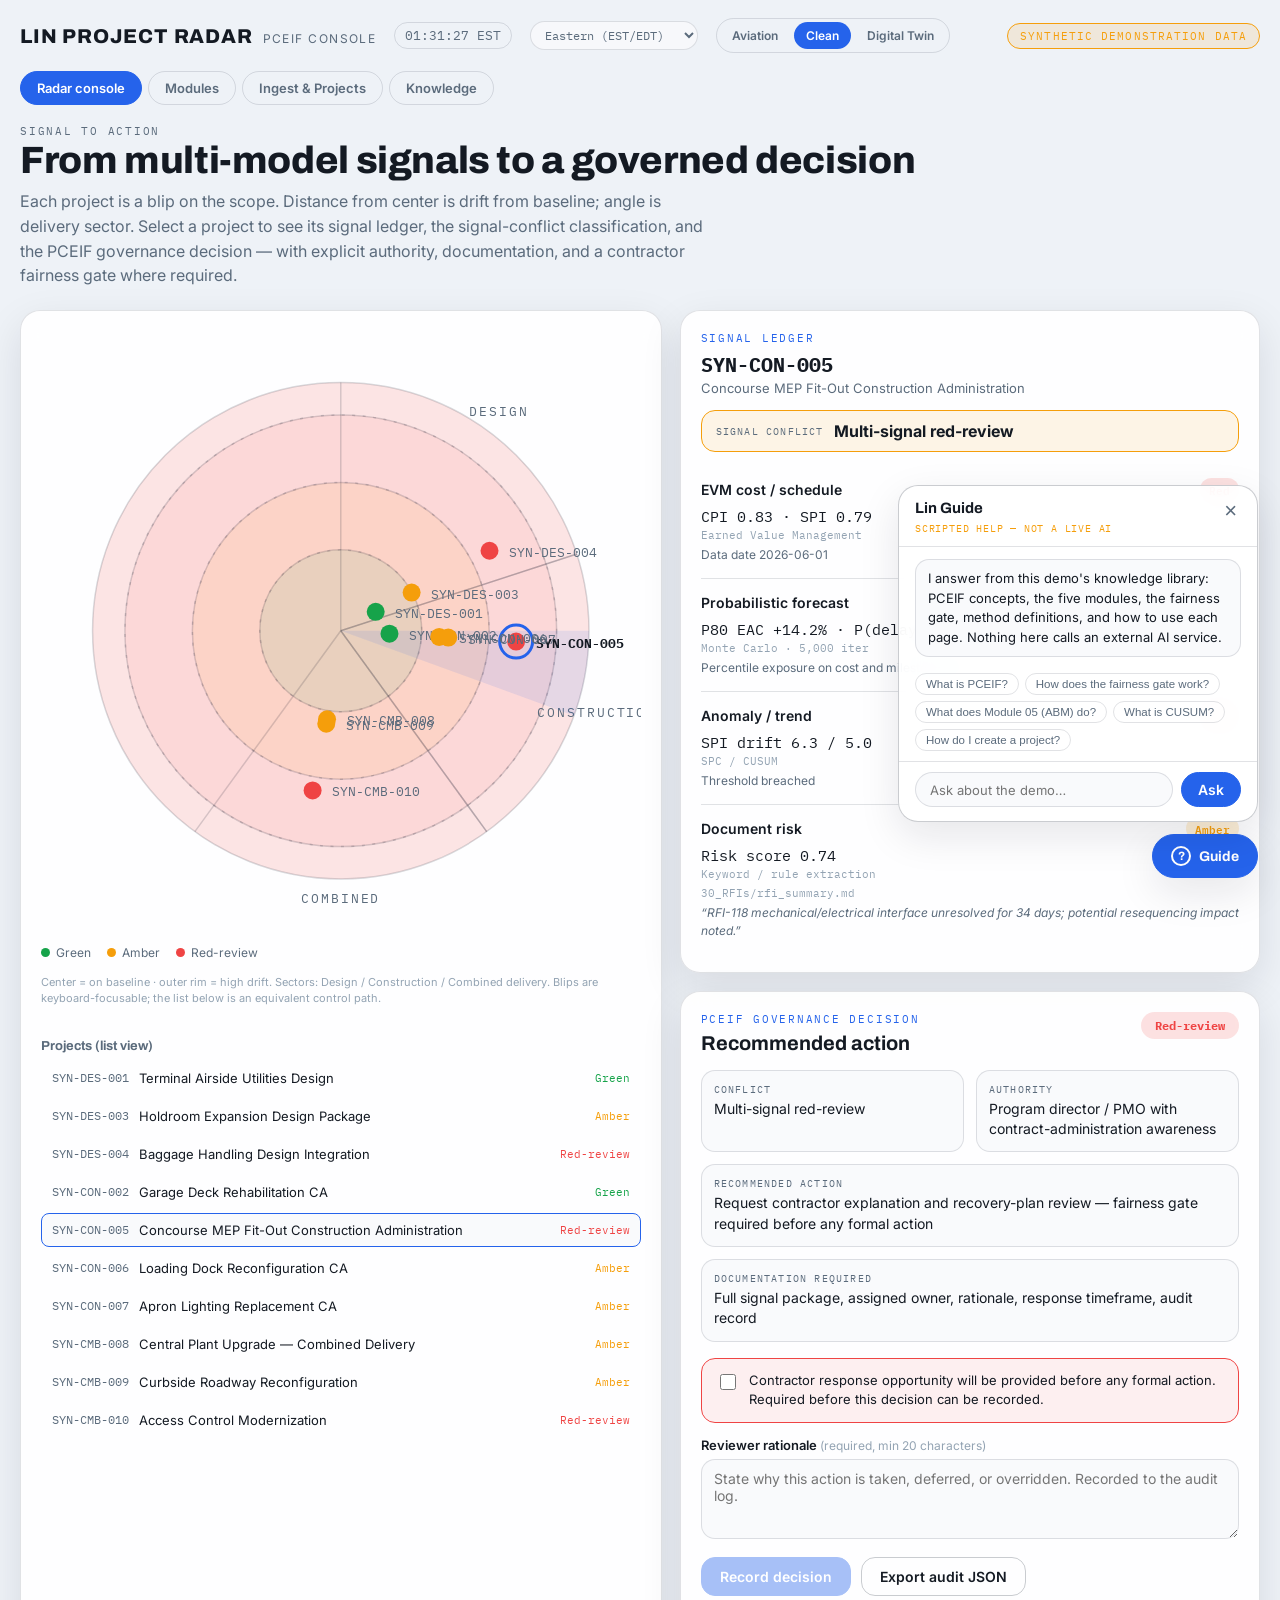
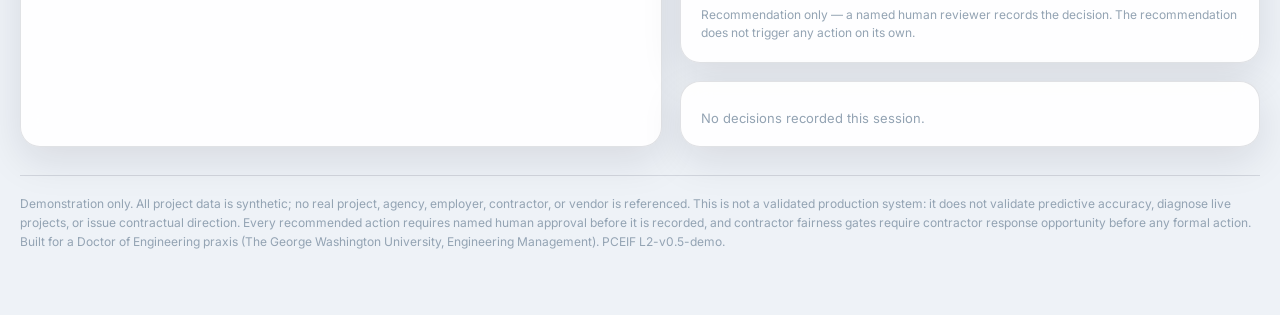
==== commit c3723d0e: "feat: port HUD features onto radar base — modules, ingest, scripted assistant, knowledge library, ti" ====
--- a/index.html
+++ b/index.html
@@ -18,7 +18,8 @@
         <span class="mark">LIN PROJECT RADAR</span>
         <span class="sub">PCEIF console</span>
       </div>
-      <span class="clock" id="utc-clock" aria-label="Coordinated Universal Time">--:--:-- UTC</span>
+      <span class="clock" id="tz-clock" aria-label="Current time in selected timezone">--:--:--</span>
+      <select id="tz-select" class="tz-select" aria-label="Timezone"></select>
       <div class="theme-switch" role="group" aria-label="Visual theme">
         <button data-set-theme="aviation">Aviation</button>
         <button data-set-theme="clean" class="active">Clean</button>
@@ -26,6 +27,15 @@
       </div>
       <span class="synthetic-badge">SYNTHETIC DEMONSTRATION DATA</span>
     </header>
+
+    <nav class="page-nav" aria-label="Site pages">
+      <button data-nav="radar" class="active">Radar console</button>
+      <button data-nav="modules">Modules</button>
+      <button data-nav="ingest">Ingest &amp; Projects</button>
+      <button data-nav="knowledge">Knowledge</button>
+    </nav>
+
+    <section class="page" data-page="radar">
 
     <section class="intro">
       <p class="eyebrow">Signal to action</p>
@@ -64,6 +74,35 @@
 
     </div>
 
+    </section><!-- /page radar -->
+
+    <section class="page" data-page="modules" hidden>
+      <section class="intro">
+        <p class="eyebrow">Five modules</p>
+        <h1>The PCEIF model stack, explained</h1>
+        <p>Each module shows what it measures, the rule that fired on the synthetic portfolio, and an illustrative graph. Module 05 — the ABM governance layer — calls the same decision.js functions that drive the decision card.</p>
+      </section>
+      <div id="modules-root"></div>
+    </section>
+
+    <section class="page" data-page="ingest" hidden>
+      <section class="intro">
+        <p class="eyebrow">Ingest &amp; projects</p>
+        <h1>Create projects and ingest documents — with human approval</h1>
+        <p>Everything here is client-side and synthetic. Document extraction runs visible keyword rules and proposes a signal delta; nothing changes until a human approves it.</p>
+      </section>
+      <div id="ingest-root"></div>
+    </section>
+
+    <section class="page" data-page="knowledge" hidden>
+      <section class="intro">
+        <p class="eyebrow">Knowledge library</p>
+        <h1>Methods, terms, and how to use this demo</h1>
+        <p>The curated reference behind the guided assistant — the chatbot answers only from this content, so the two stay consistent.</p>
+      </section>
+      <div id="knowledge-root"></div>
+    </section>
+
     <footer class="foot">
       Demonstration only. All project data is synthetic; no real project, agency, employer, contractor, or vendor is referenced.
       This is not a validated production system: it does not validate predictive accuracy, diagnose live projects, or issue contractual direction.
@@ -75,6 +114,11 @@
 
   <script src="assets/js/data.js"></script>
   <script src="assets/js/decision.js"></script>
+  <script src="assets/js/tz.js"></script>
+  <script src="assets/js/knowledge.js"></script>
+  <script src="assets/js/modules.js"></script>
+  <script src="assets/js/ingest.js"></script>
+  <script src="assets/js/assistant.js"></script>
   <script src="assets/js/app.js"></script>
 </body>
 </html>
--- a/assets/css/radar.css
+++ b/assets/css/radar.css
@@ -332,3 +332,143 @@
   .blip-dot { transition: none; }
   * { scroll-behavior: auto; }
 }
+
+/* ============================================================
+   Feature additions: page nav, tz select, modules, ingest,
+   knowledge library, floating scripted assistant.
+   All colors via theme tokens — works in all three themes.
+   ============================================================ */
+
+/* ---------- page nav ---------- */
+.page-nav { display: flex; gap: 6px; flex-wrap: wrap; margin: 2px 0 18px; }
+.page-nav button {
+  font-family: var(--font-body); font-size: 13px; font-weight: 600;
+  background: transparent; color: var(--muted);
+  border: 1px solid var(--line); border-radius: 999px;
+  padding: 8px 16px; cursor: pointer; transition: background .2s, color .2s;
+}
+.page-nav button:hover { color: var(--text); background: var(--surface-soft); }
+.page-nav button.active { background: var(--phosphor); border-color: var(--phosphor); color: #fff; }
+body[data-theme="twin"] .page-nav button.active { color: #10131a; }
+.page-nav button:focus-visible { outline: 2px solid var(--phosphor); outline-offset: 2px; }
+
+/* ---------- timezone select ---------- */
+.tz-select {
+  font-family: var(--font-mono); font-size: 12px; color: var(--muted);
+  background: var(--surface-soft); border: 1px solid var(--line);
+  border-radius: 999px; padding: 5px 10px; cursor: pointer;
+}
+.tz-select:focus-visible { outline: 2px solid var(--phosphor); outline-offset: 1px; }
+
+/* ---------- modules page ---------- */
+.mod-banner {
+  font-size: 13px; color: var(--muted); line-height: 1.5;
+  border: 1px dashed var(--line-strong); border-radius: var(--radius-md);
+  padding: 10px 14px; margin: 0 0 16px;
+}
+.mod-card { margin-bottom: 18px; }
+.mod-head { display: flex; align-items: baseline; gap: 12px; flex-wrap: wrap; }
+.mod-num { font-family: var(--font-mono); font-size: 11px; letter-spacing: .16em; color: var(--eyebrow); }
+.mod-head h2 { font-family: var(--font-display); font-size: 19px; margin: 0; }
+.mod-method { font-family: var(--font-mono); font-size: 11px; color: var(--faint); margin: 4px 0 8px; }
+.mod-explain { font-size: 14px; color: var(--text); line-height: 1.55; max-width: 80ch; margin: 0 0 8px; }
+.mod-rule {
+  font-size: 12.5px; color: var(--muted); line-height: 1.5;
+  border-left: 3px solid var(--phosphor); padding-left: 10px; margin: 0 0 14px;
+}
+.mod-chart { width: 100%; max-width: 560px; height: auto; display: block; margin: 4px 0 10px; }
+.mod-chart-label { font-family: var(--font-mono); font-size: 10.5px; letter-spacing: .08em; text-transform: uppercase; color: var(--faint); margin: 12px 0 4px; }
+.mod-axis { font-family: var(--font-mono); font-size: 9px; fill: var(--muted); }
+.mod-mono { font-family: var(--font-mono); font-size: 12px; }
+.mod-table { width: 100%; border-collapse: collapse; margin-top: 10px; font-size: 13px; }
+.mod-table th { text-align: left; font-family: var(--font-mono); font-size: 10px; letter-spacing: .1em; text-transform: uppercase; color: var(--muted); padding: 6px 8px; border-bottom: 1px solid var(--line-strong); }
+.mod-table td { padding: 7px 8px; border-bottom: 1px solid var(--line); }
+
+/* ---------- knowledge page ---------- */
+.kn-grid { display: grid; grid-template-columns: 1fr 1fr; gap: 18px; align-items: start; }
+@media (max-width: 940px) { .kn-grid { grid-template-columns: 1fr; } }
+.kn-h { font-family: var(--font-display); font-size: 19px; margin: 2px 0 6px; }
+.kn-sub { font-size: 13px; color: var(--muted); line-height: 1.5; margin: 0 0 12px; }
+.kn-chiprow { display: flex; flex-wrap: wrap; gap: 6px; margin-bottom: 14px; }
+.kn-chip {
+  font-family: var(--font-mono); font-size: 11.5px;
+  background: var(--surface-soft); color: var(--text);
+  border: 1px solid var(--line); border-radius: 999px;
+  padding: 5px 11px; cursor: pointer; transition: border-color .2s;
+}
+.kn-chip:hover { border-color: var(--phosphor); }
+.kn-chip.active { border-color: var(--phosphor); background: color-mix(in srgb, var(--phosphor) 12%, transparent); }
+.kn-chip:focus-visible { outline: 2px solid var(--phosphor); outline-offset: 1px; }
+.kn-def { border: 1px solid var(--line); border-radius: var(--radius-md); background: var(--surface-soft); padding: 14px 16px; min-height: 90px; }
+.kn-defterm { font-family: var(--font-display); font-size: 15px; margin: 0 0 6px; }
+.kn-defbody { font-size: 13.5px; line-height: 1.55; margin: 0 0 6px; }
+.kn-defformula { font-family: var(--font-mono); font-size: 12px; color: var(--eyebrow); margin: 0; }
+.kn-topic { border-bottom: 1px solid var(--line); padding: 8px 0; }
+.kn-topic summary { cursor: pointer; font-weight: 600; font-size: 14px; padding: 4px 0; }
+.kn-topic summary:focus-visible { outline: 2px solid var(--phosphor); outline-offset: 2px; }
+.kn-topic p { font-size: 13.5px; color: var(--muted); line-height: 1.55; margin: 6px 0 4px; }
+
+/* ---------- ingest page ---------- */
+.ig-input, .ig-textarea {
+  width: 100%; font-family: var(--font-body); font-size: 14px; color: var(--text);
+  background: var(--surface-soft); border: 1px solid var(--line);
+  border-radius: var(--radius-md); padding: 9px 12px; margin-bottom: 12px;
+}
+.ig-textarea { min-height: 110px; resize: vertical; }
+.ig-input:focus-visible, .ig-textarea:focus-visible { outline: 2px solid var(--phosphor); outline-offset: 1px; }
+.ig-file { font-size: 12px; color: var(--muted); margin-bottom: 12px; }
+.ig-fired { margin: 8px 0; padding-left: 18px; font-size: 13px; line-height: 1.6; color: var(--muted); }
+.ig-delta { font-size: 13px; padding: 10px 12px; border: 1px solid var(--line-strong); border-radius: var(--radius-md); background: var(--surface-soft); margin: 10px 0; }
+.ig-excerpt { font-size: 13px; font-style: italic; color: var(--muted); }
+.ig-log-entry { font-size: 12.5px; color: var(--muted); padding: 7px 0; border-bottom: 1px solid var(--line); line-height: 1.5; }
+#ingest-result { margin-top: 8px; }
+
+/* ---------- floating scripted assistant ---------- */
+.la-launcher {
+  position: fixed; right: 22px; bottom: 22px; z-index: 90;
+  display: flex; align-items: center; gap: 8px;
+  background: var(--phosphor); color: #fff;
+  border: 1px solid var(--phosphor); border-radius: 999px;
+  font-family: var(--font-display); font-weight: 700; font-size: 14px;
+  padding: 11px 18px; cursor: pointer; box-shadow: var(--shadow);
+}
+body[data-theme="twin"] .la-launcher { color: #10131a; }
+.la-launcher span[aria-hidden] {
+  display: inline-flex; width: 20px; height: 20px; align-items: center; justify-content: center;
+  border: 2px solid currentColor; border-radius: 50%; font-size: 12px;
+}
+.la-launcher:focus-visible { outline: 2px solid var(--text); outline-offset: 2px; }
+
+.la-panel {
+  position: fixed; right: 22px; bottom: 78px; z-index: 91;
+  width: min(360px, calc(100vw - 36px));
+  background: var(--surface); border: 1px solid var(--line-strong);
+  border-radius: var(--radius-lg); box-shadow: var(--shadow);
+  backdrop-filter: var(--glass-blur); -webkit-backdrop-filter: var(--glass-blur);
+  display: flex; flex-direction: column; overflow: hidden;
+}
+.la-head { display: flex; justify-content: space-between; align-items: flex-start; padding: 14px 16px 10px; border-bottom: 1px solid var(--line); }
+.la-head strong { font-family: var(--font-display); font-size: 15px; display: block; }
+.la-tag { font-family: var(--font-mono); font-size: 10px; letter-spacing: .08em; text-transform: uppercase; color: var(--radar-amber); }
+.la-close { background: transparent; border: 0; color: var(--muted); font-size: 22px; line-height: 1; cursor: pointer; padding: 0 4px; }
+.la-close:hover { color: var(--text); }
+.la-close:focus-visible { outline: 2px solid var(--phosphor); }
+.la-msgs { max-height: 300px; overflow-y: auto; padding: 12px 16px; display: flex; flex-direction: column; gap: 10px; }
+.la-msg p { margin: 0; font-size: 13px; line-height: 1.5; }
+.la-bot p { background: var(--surface-soft); border: 1px solid var(--line); border-radius: var(--radius-md); padding: 9px 12px; color: var(--text); }
+.la-user { align-self: flex-end; max-width: 85%; }
+.la-user p { background: color-mix(in srgb, var(--phosphor) 14%, transparent); border: 1px solid var(--phosphor); border-radius: var(--radius-md); padding: 8px 12px; }
+.la-suggest { display: flex; flex-wrap: wrap; gap: 6px; padding: 4px 16px 10px; }
+.la-chip {
+  font-size: 11.5px; background: transparent; color: var(--muted);
+  border: 1px solid var(--line); border-radius: 999px; padding: 4px 10px; cursor: pointer;
+}
+.la-chip:hover { color: var(--text); border-color: var(--phosphor); }
+.la-form { display: flex; gap: 8px; padding: 10px 16px 14px; border-top: 1px solid var(--line); }
+.la-form input {
+  flex: 1; font-family: var(--font-body); font-size: 13px; color: var(--text);
+  background: var(--surface-soft); border: 1px solid var(--line);
+  border-radius: 999px; padding: 8px 14px;
+}
+.la-form input:focus-visible { outline: 2px solid var(--phosphor); outline-offset: 1px; }
+.la-send { padding: 8px 16px; border-radius: 999px; }
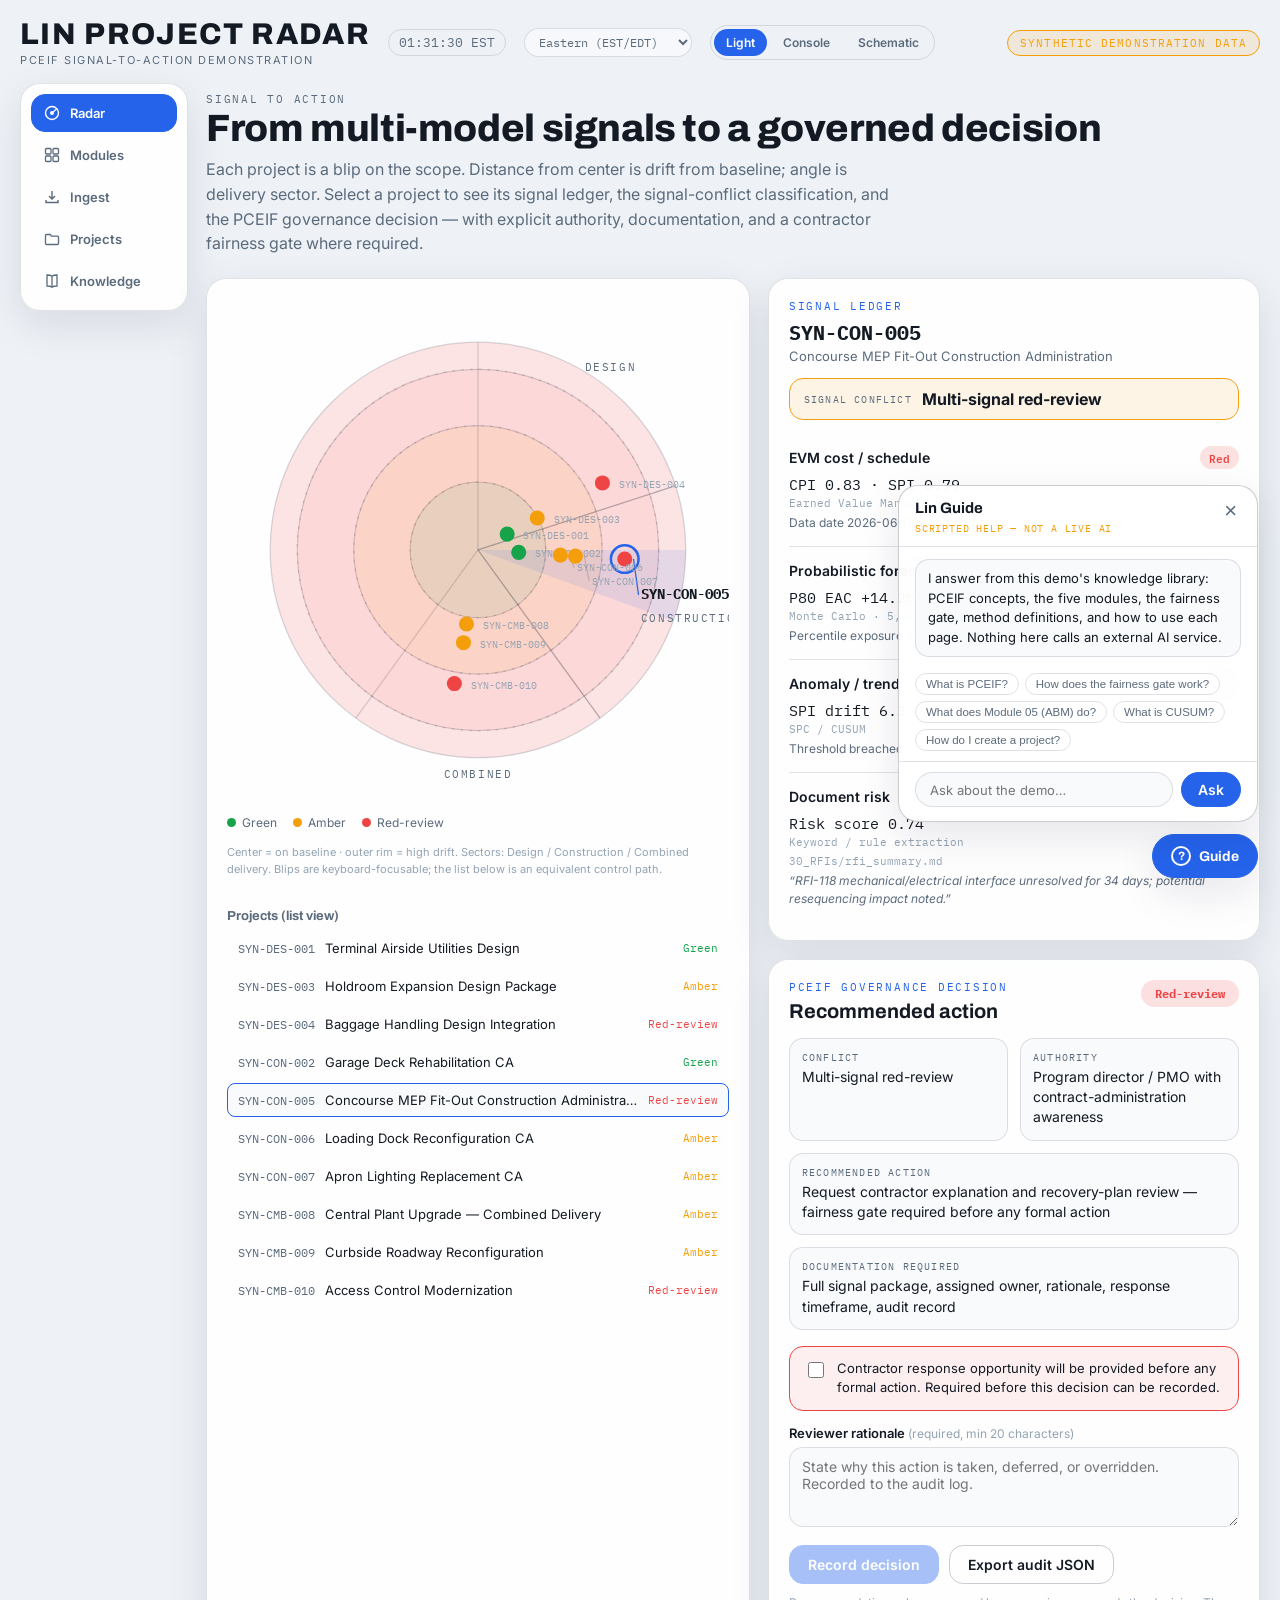
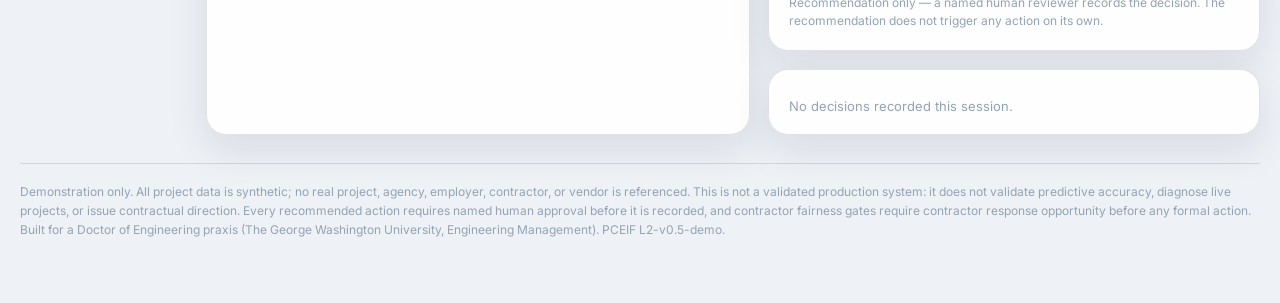
==== commit a42621b5: "refactor: UI refinements — radar label collision avoidance, theme rename, masthead, left nav rail + " ====
--- a/index.html
+++ b/index.html
@@ -10,30 +10,50 @@
   <link href="https://fonts.googleapis.com/css2?family=Archivo:wght@500;700;800&family=Inter:wght@400;500;600&family=IBM+Plex+Mono:wght@400;500;600&display=swap" rel="stylesheet">
   <link rel="stylesheet" href="assets/css/radar.css" />
 </head>
-<body data-theme="clean">
+<body data-theme="light">
   <div class="app">
 
     <header class="topbar">
       <div class="wordmark">
         <span class="mark">LIN PROJECT RADAR</span>
-        <span class="sub">PCEIF console</span>
+        <span class="sub">PCEIF signal-to-action demonstration</span>
       </div>
       <span class="clock" id="tz-clock" aria-label="Current time in selected timezone">--:--:--</span>
       <select id="tz-select" class="tz-select" aria-label="Timezone"></select>
       <div class="theme-switch" role="group" aria-label="Visual theme">
-        <button data-set-theme="aviation">Aviation</button>
-        <button data-set-theme="clean" class="active">Clean</button>
-        <button data-set-theme="twin">Digital Twin</button>
+        <button data-set-theme="light" class="active">Light</button>
+        <button data-set-theme="console">Console</button>
+        <button data-set-theme="schematic">Schematic</button>
       </div>
       <span class="synthetic-badge">SYNTHETIC DEMONSTRATION DATA</span>
     </header>
 
-    <nav class="page-nav" aria-label="Site pages">
-      <button data-nav="radar" class="active">Radar console</button>
-      <button data-nav="modules">Modules</button>
-      <button data-nav="ingest">Ingest &amp; Projects</button>
-      <button data-nav="knowledge">Knowledge</button>
+    <div class="layout">
+
+    <nav class="nav-rail" aria-label="Site pages">
+      <button data-nav="radar" class="active">
+        <svg viewBox="0 0 16 16" aria-hidden="true"><circle cx="8" cy="8" r="6.5" fill="none" stroke="currentColor" stroke-width="1.4"/><circle cx="8" cy="8" r="2" fill="currentColor"/><line x1="8" y1="8" x2="13" y2="3.5" stroke="currentColor" stroke-width="1.2"/></svg>
+        <span>Radar</span>
+      </button>
+      <button data-nav="modules">
+        <svg viewBox="0 0 16 16" aria-hidden="true"><rect x="1.5" y="1.5" width="5.5" height="5.5" rx="1" fill="none" stroke="currentColor" stroke-width="1.3"/><rect x="9" y="1.5" width="5.5" height="5.5" rx="1" fill="none" stroke="currentColor" stroke-width="1.3"/><rect x="1.5" y="9" width="5.5" height="5.5" rx="1" fill="none" stroke="currentColor" stroke-width="1.3"/><rect x="9" y="9" width="5.5" height="5.5" rx="1" fill="none" stroke="currentColor" stroke-width="1.3"/></svg>
+        <span>Modules</span>
+      </button>
+      <button data-nav="ingest">
+        <svg viewBox="0 0 16 16" aria-hidden="true"><path d="M8 2v8M5 7l3 3 3-3" fill="none" stroke="currentColor" stroke-width="1.4"/><path d="M2 11v2.5h12V11" fill="none" stroke="currentColor" stroke-width="1.4"/></svg>
+        <span>Ingest</span>
+      </button>
+      <button data-nav="projects">
+        <svg viewBox="0 0 16 16" aria-hidden="true"><path d="M1.5 4.5a1 1 0 0 1 1-1h3.6l1.4 1.6h6a1 1 0 0 1 1 1v6.4a1 1 0 0 1-1 1h-11a1 1 0 0 1-1-1z" fill="none" stroke="currentColor" stroke-width="1.3"/></svg>
+        <span>Projects</span>
+      </button>
+      <button data-nav="knowledge">
+        <svg viewBox="0 0 16 16" aria-hidden="true"><path d="M8 3.2C6.8 2.2 5 2 3 2v11c2 0 3.8.2 5 1.2 1.2-1 3-1.2 5-1.2V2c-2 0-3.8.2-5 1.2zM8 3.2v11" fill="none" stroke="currentColor" stroke-width="1.3"/></svg>
+        <span>Knowledge</span>
+      </button>
     </nav>
+
+    <main class="content">
 
     <section class="page" data-page="radar">
 
@@ -94,6 +114,15 @@
       <div id="ingest-root"></div>
     </section>
 
+    <section class="page" data-page="projects" hidden>
+      <section class="intro">
+        <p class="eyebrow">Project lifecycle</p>
+        <h1>Active and archived projects</h1>
+        <p>Archive removes a project from the radar and active views without deleting it — it stays recoverable here, and every archive or restore is logged. Persistence is localStorage in this browser only.</p>
+      </section>
+      <div id="projects-root"></div>
+    </section>
+
     <section class="page" data-page="knowledge" hidden>
       <section class="intro">
         <p class="eyebrow">Knowledge library</p>
@@ -102,6 +131,9 @@
       </section>
       <div id="knowledge-root"></div>
     </section>
+
+    </main><!-- /content -->
+    </div><!-- /layout -->
 
     <footer class="foot">
       Demonstration only. All project data is synthetic; no real project, agency, employer, contractor, or vendor is referenced.
--- a/assets/css/radar.css
+++ b/assets/css/radar.css
@@ -1,6 +1,6 @@
 /* ============================================================
    Lin Project Radar — radar.css
-   Three themes: clean (default) / aviation / twin
+   Three themes: light (default) / console / schematic
    ============================================================ */
 
 :root {
@@ -12,7 +12,7 @@
   --radius-md: 14px;
   --radius-lg: 20px;
 
-  /* ----- CLEAN (default) ----- */
+  /* ----- LIGHT (default) ----- */
   --page-bg: #eef2f7;
   --surface: rgba(255,255,255,.92);
   --surface-soft: rgba(248,250,252,.85);
@@ -39,7 +39,7 @@
   --shadow: 0 14px 40px rgba(15,23,42,.10);
 }
 
-body[data-theme="aviation"] {
+body[data-theme="console"] {
   --page-bg: #03101f;
   --surface: rgba(8,22,42,.72);
   --surface-soft: rgba(4,16,32,.55);
@@ -66,7 +66,7 @@
   --shadow: 0 18px 54px rgba(0,0,0,.45), 0 0 36px rgba(53,214,232,.08);
 }
 
-body[data-theme="twin"] {
+body[data-theme="schematic"] {
   --page-bg: #121315;
   --surface: rgba(27,28,31,.78);
   --surface-soft: rgba(18,19,21,.6);
@@ -128,12 +128,13 @@
   padding: 18px 0 16px;
   flex-wrap: wrap;
 }
-.wordmark { display: flex; align-items: baseline; gap: 10px; }
+.wordmark { display: flex; flex-direction: column; gap: 2px; }
 .wordmark .mark {
-  font-family: var(--font-display); font-weight: 800; font-size: 20px;
-  letter-spacing: .04em; color: var(--text);
-}
-.wordmark .sub { font-size: 12px; color: var(--muted); letter-spacing: .12em; text-transform: uppercase; }
+  font-family: var(--font-display); font-weight: 800;
+  font-size: clamp(22px, 2.6vw, 30px);
+  letter-spacing: .045em; color: var(--text); line-height: 1.1;
+}
+.wordmark .sub { font-size: 11px; color: var(--muted); letter-spacing: .14em; text-transform: uppercase; }
 
 .clock {
   font-family: var(--font-mono); font-size: 13px; color: var(--muted);
@@ -158,8 +159,8 @@
 }
 .theme-switch button:hover { color: var(--text); }
 .theme-switch button.active { background: var(--phosphor); color: #fff; }
-body[data-theme="clean"] .theme-switch button.active { color: #fff; }
-body[data-theme="twin"] .theme-switch button.active { color: #10131a; }
+body[data-theme="light"] .theme-switch button.active { color: #fff; }
+body[data-theme="schematic"] .theme-switch button.active { color: #10131a; }
 
 /* ---------- page intro ---------- */
 .intro { margin: 8px 0 22px; }
@@ -196,8 +197,18 @@
 .blip { cursor: pointer; }
 .blip:focus-visible { outline: none; }
 .blip:focus-visible .blip-ring { opacity: 1 !important; }
-.blip-label { font-family: var(--font-mono); font-size: 9px; fill: var(--muted); }
-.blip.selected .blip-label { fill: var(--text); font-weight: 700; }
+/* unselected labels: small + low contrast so the scope reads cleanly */
+.blip-label {
+  font-family: var(--font-mono); font-size: 8px; fill: var(--faint);
+  transition: font-size .12s ease;
+}
+/* hover/focus/selected: enlarge + full contrast (element is re-appended
+   to the SVG end in JS so it paints above its neighbors — no clipping) */
+.blip.hot .blip-label,
+.blip.selected .blip-label { font-size: 11.5px; fill: var(--text); font-weight: 700; }
+.blip-leader { stroke: var(--ring-line); stroke-width: 1; }
+.blip.hot .blip-leader,
+.blip.selected .blip-leader { stroke: var(--phosphor); }
 .blip-dot { transition: r .15s ease; }
 .blip:hover .blip-dot { r: 8; }
 
@@ -304,7 +315,7 @@
 }
 .btn:hover { background: var(--surface-soft); }
 .btn.primary { background: var(--phosphor); color: #fff; border-color: var(--phosphor); }
-body[data-theme="twin"] .btn.primary { color: #10131a; }
+body[data-theme="schematic"] .btn.primary { color: #10131a; }
 .btn.primary:hover { opacity: .9; background: var(--phosphor); }
 .btn:disabled { opacity: .4; cursor: not-allowed; }
 .btn:focus-visible { outline: 2px solid var(--phosphor); outline-offset: 2px; }
@@ -330,6 +341,7 @@
 @media (prefers-reduced-motion: reduce) {
   .sweep { animation: none; display: none; }
   .blip-dot { transition: none; }
+  .blip-label { transition: none; }
   * { scroll-behavior: auto; }
 }
 
@@ -339,18 +351,54 @@
    All colors via theme tokens — works in all three themes.
    ============================================================ */
 
-/* ---------- page nav ---------- */
-.page-nav { display: flex; gap: 6px; flex-wrap: wrap; margin: 2px 0 18px; }
-.page-nav button {
+/* ---------- left navigation rail ---------- */
+.layout { display: grid; grid-template-columns: 168px 1fr; gap: 18px; align-items: start; }
+.content { min-width: 0; }
+
+.nav-rail {
+  position: sticky; top: 14px;
+  display: flex; flex-direction: column; gap: 4px;
+  background: var(--surface); border: 1px solid var(--line);
+  border-radius: var(--radius-lg); box-shadow: var(--shadow);
+  backdrop-filter: var(--glass-blur); -webkit-backdrop-filter: var(--glass-blur);
+  padding: 10px;
+}
+.nav-rail button {
+  display: flex; align-items: center; gap: 10px;
   font-family: var(--font-body); font-size: 13px; font-weight: 600;
   background: transparent; color: var(--muted);
-  border: 1px solid var(--line); border-radius: 999px;
-  padding: 8px 16px; cursor: pointer; transition: background .2s, color .2s;
-}
-.page-nav button:hover { color: var(--text); background: var(--surface-soft); }
-.page-nav button.active { background: var(--phosphor); border-color: var(--phosphor); color: #fff; }
-body[data-theme="twin"] .page-nav button.active { color: #10131a; }
-.page-nav button:focus-visible { outline: 2px solid var(--phosphor); outline-offset: 2px; }
+  border: 1px solid transparent; border-radius: var(--radius-md);
+  padding: 10px 12px; cursor: pointer; text-align: left;
+  transition: background .2s, color .2s;
+}
+.nav-rail button svg { width: 16px; height: 16px; flex: 0 0 auto; }
+.nav-rail button:hover { color: var(--text); background: var(--surface-soft); }
+.nav-rail button.active { background: var(--phosphor); border-color: var(--phosphor); color: #fff; }
+body[data-theme="schematic"] .nav-rail button.active { color: #10131a; }
+.nav-rail button:focus-visible { outline: 2px solid var(--phosphor); outline-offset: 2px; }
+
+/* narrow screens: rail becomes a horizontal strip above the content */
+@media (max-width: 760px) {
+  .layout { grid-template-columns: 1fr; }
+  .nav-rail { position: static; flex-direction: row; flex-wrap: wrap; padding: 8px; }
+  .nav-rail button { padding: 8px 12px; }
+  .nav-rail button span { font-size: 12px; }
+}
+@media (max-width: 420px) {
+  .nav-rail button span { display: none; }   /* icons only at ~360px */
+  .nav-rail button { padding: 9px 11px; }
+}
+
+/* ---------- projects page (archive) ---------- */
+.pr-row {
+  display: grid; grid-template-columns: auto 1fr auto auto; gap: 12px;
+  align-items: center; padding: 10px 4px; border-bottom: 1px solid var(--line);
+}
+.pr-row:last-child { border-bottom: 0; }
+.pr-code { font-family: var(--font-mono); font-size: 12.5px; color: var(--muted); }
+.pr-name { font-size: 13.5px; overflow: hidden; text-overflow: ellipsis; white-space: nowrap; }
+.pr-empty { color: var(--faint); font-size: 13px; margin: 8px 0 0; }
+.btn.small { font-size: 12px; padding: 6px 13px; }
 
 /* ---------- timezone select ---------- */
 .tz-select {
@@ -432,7 +480,7 @@
   font-family: var(--font-display); font-weight: 700; font-size: 14px;
   padding: 11px 18px; cursor: pointer; box-shadow: var(--shadow);
 }
-body[data-theme="twin"] .la-launcher { color: #10131a; }
+body[data-theme="schematic"] .la-launcher { color: #10131a; }
 .la-launcher span[aria-hidden] {
   display: inline-flex; width: 20px; height: 20px; align-items: center; justify-content: center;
   border: 2px solid currentColor; border-radius: 50%; font-size: 12px;
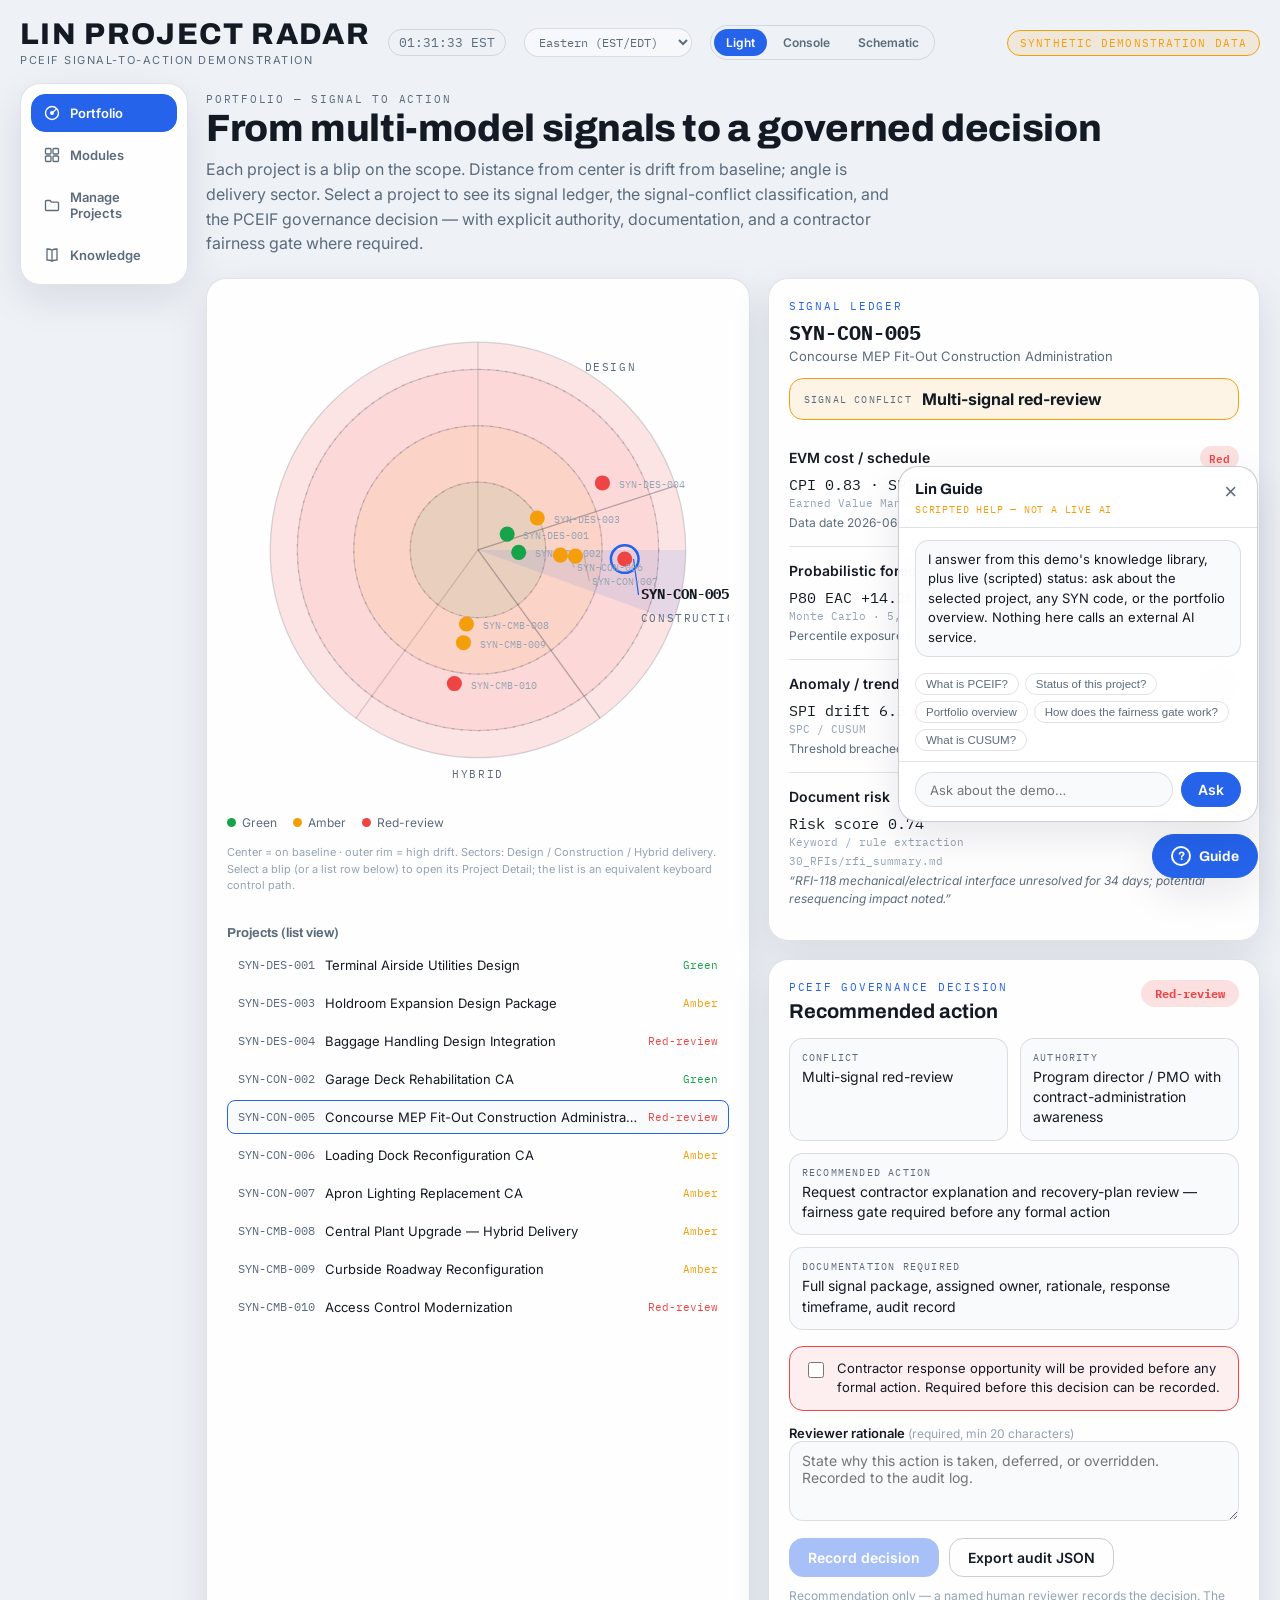
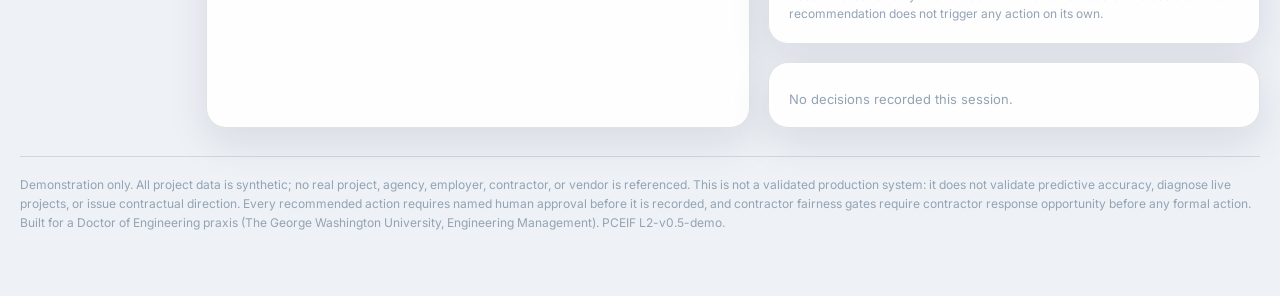
==== commit 6aed543d: "feat: project drill-down, nav restructure, project-aware scripted assistant - Sector label Combined " ====
--- a/index.html
+++ b/index.html
@@ -31,21 +31,17 @@
     <div class="layout">
 
     <nav class="nav-rail" aria-label="Site pages">
-      <button data-nav="radar" class="active">
+      <button data-nav="portfolio" class="active">
         <svg viewBox="0 0 16 16" aria-hidden="true"><circle cx="8" cy="8" r="6.5" fill="none" stroke="currentColor" stroke-width="1.4"/><circle cx="8" cy="8" r="2" fill="currentColor"/><line x1="8" y1="8" x2="13" y2="3.5" stroke="currentColor" stroke-width="1.2"/></svg>
-        <span>Radar</span>
+        <span>Portfolio</span>
       </button>
       <button data-nav="modules">
         <svg viewBox="0 0 16 16" aria-hidden="true"><rect x="1.5" y="1.5" width="5.5" height="5.5" rx="1" fill="none" stroke="currentColor" stroke-width="1.3"/><rect x="9" y="1.5" width="5.5" height="5.5" rx="1" fill="none" stroke="currentColor" stroke-width="1.3"/><rect x="1.5" y="9" width="5.5" height="5.5" rx="1" fill="none" stroke="currentColor" stroke-width="1.3"/><rect x="9" y="9" width="5.5" height="5.5" rx="1" fill="none" stroke="currentColor" stroke-width="1.3"/></svg>
         <span>Modules</span>
       </button>
-      <button data-nav="ingest">
-        <svg viewBox="0 0 16 16" aria-hidden="true"><path d="M8 2v8M5 7l3 3 3-3" fill="none" stroke="currentColor" stroke-width="1.4"/><path d="M2 11v2.5h12V11" fill="none" stroke="currentColor" stroke-width="1.4"/></svg>
-        <span>Ingest</span>
-      </button>
-      <button data-nav="projects">
+      <button data-nav="manage">
         <svg viewBox="0 0 16 16" aria-hidden="true"><path d="M1.5 4.5a1 1 0 0 1 1-1h3.6l1.4 1.6h6a1 1 0 0 1 1 1v6.4a1 1 0 0 1-1 1h-11a1 1 0 0 1-1-1z" fill="none" stroke="currentColor" stroke-width="1.3"/></svg>
-        <span>Projects</span>
+        <span>Manage Projects</span>
       </button>
       <button data-nav="knowledge">
         <svg viewBox="0 0 16 16" aria-hidden="true"><path d="M8 3.2C6.8 2.2 5 2 3 2v11c2 0 3.8.2 5 1.2 1.2-1 3-1.2 5-1.2V2c-2 0-3.8.2-5 1.2zM8 3.2v11" fill="none" stroke="currentColor" stroke-width="1.3"/></svg>
@@ -55,10 +51,10 @@
 
     <main class="content">
 
-    <section class="page" data-page="radar">
+    <section class="page" data-page="portfolio">
 
     <section class="intro">
-      <p class="eyebrow">Signal to action</p>
+      <p class="eyebrow">Portfolio — signal to action</p>
       <h1>From multi-model signals to a governed decision</h1>
       <p>Each project is a blip on the scope. Distance from center is drift from baseline; angle is delivery sector. Select a project to see its signal ledger, the signal-conflict classification, and the PCEIF governance decision — with explicit authority, documentation, and a contractor fairness gate where required.</p>
     </section>
@@ -77,7 +73,7 @@
           <span><i class="lg-amber"></i> Amber</span>
           <span><i class="lg-red"></i> Red-review</span>
         </div>
-        <p class="radar-note">Center = on baseline · outer rim = high drift. Sectors: Design / Construction / Combined delivery. Blips are keyboard-focusable; the list below is an equivalent control path.</p>
+        <p class="radar-note">Center = on baseline · outer rim = high drift. Sectors: Design / Construction / Hybrid delivery. Select a blip (or a list row below) to open its Project Detail; the list is an equivalent keyboard control path.</p>
 
         <div class="fallback">
           <h3 id="list-heading">Projects (list view)</h3>
@@ -94,33 +90,28 @@
 
     </div>
 
-    </section><!-- /page radar -->
+    </section><!-- /page portfolio -->
+
+    <section class="page" data-page="detail" hidden>
+      <div id="detail-root"></div>
+    </section>
 
     <section class="page" data-page="modules" hidden>
       <section class="intro">
         <p class="eyebrow">Five modules</p>
         <h1>The PCEIF model stack, explained</h1>
-        <p>Each module shows what it measures, the rule that fired on the synthetic portfolio, and an illustrative graph. Module 05 — the ABM governance layer — calls the same decision.js functions that drive the decision card.</p>
+        <p>Each module shows what it measures, the rule that fired on the synthetic portfolio, and an illustrative graph. Module 05 — the ABM governance layer — calls the same decision.js functions that drive the decision card. Open any project from the Portfolio for the same five modules computed on that project alone.</p>
       </section>
       <div id="modules-root"></div>
     </section>
 
-    <section class="page" data-page="ingest" hidden>
+    <section class="page" data-page="manage" hidden>
       <section class="intro">
-        <p class="eyebrow">Ingest &amp; projects</p>
-        <h1>Create projects and ingest documents — with human approval</h1>
-        <p>Everything here is client-side and synthetic. Document extraction runs visible keyword rules and proposes a signal delta; nothing changes until a human approves it.</p>
+        <p class="eyebrow">Manage projects</p>
+        <h1>Create, ingest, archive — with human approval</h1>
+        <p>Everything here is client-side and synthetic. Document extraction runs visible keyword rules against the selected project and proposes a signal delta; nothing changes until a human approves it. Archive keeps projects recoverable while removing them from the portfolio.</p>
       </section>
-      <div id="ingest-root"></div>
-    </section>
-
-    <section class="page" data-page="projects" hidden>
-      <section class="intro">
-        <p class="eyebrow">Project lifecycle</p>
-        <h1>Active and archived projects</h1>
-        <p>Archive removes a project from the radar and active views without deleting it — it stays recoverable here, and every archive or restore is logged. Persistence is localStorage in this browser only.</p>
-      </section>
-      <div id="projects-root"></div>
+      <div id="manage-root"></div>
     </section>
 
     <section class="page" data-page="knowledge" hidden>
@@ -150,6 +141,7 @@
   <script src="assets/js/knowledge.js"></script>
   <script src="assets/js/modules.js"></script>
   <script src="assets/js/ingest.js"></script>
+  <script src="assets/js/detail.js"></script>
   <script src="assets/js/assistant.js"></script>
   <script src="assets/js/app.js"></script>
 </body>
--- a/assets/css/radar.css
+++ b/assets/css/radar.css
@@ -298,13 +298,13 @@
 
 .rationale-label { display: block; font-size: 13px; font-weight: 600; margin-bottom: 6px; }
 .rationale-label .req { font-weight: 400; color: var(--faint); font-size: 12px; }
-#rationale {
+.rationale {
   width: 100%; min-height: 80px; resize: vertical;
   font-family: var(--font-body); font-size: 14px; color: var(--text);
   background: var(--surface-soft); border: 1px solid var(--line);
   border-radius: var(--radius-md); padding: 10px 12px;
 }
-#rationale:focus-visible { outline: 2px solid var(--phosphor); outline-offset: 1px; }
+.rationale:focus-visible { outline: 2px solid var(--phosphor); outline-offset: 1px; }
 
 .dc-actions { display: flex; gap: 10px; margin: 14px 0 10px; flex-wrap: wrap; }
 .btn {
@@ -388,6 +388,19 @@
   .nav-rail button span { display: none; }   /* icons only at ~360px */
   .nav-rail button { padding: 9px 11px; }
 }
+
+/* ---------- project detail (drill-down) ---------- */
+.detail-head { display: flex; align-items: flex-start; gap: 16px; flex-wrap: wrap; margin: 8px 0 18px; }
+.detail-back { flex: 0 0 auto; }
+.detail-id h1 { font-family: var(--font-display); font-weight: 800; font-size: clamp(20px,2.6vw,30px); margin: 0 0 6px; letter-spacing: -.01em; }
+.detail-id h1 .mod-mono { color: var(--eyebrow); font-weight: 600; font-size: .8em; }
+.detail-meta { font-size: 13px; color: var(--muted); margin: 0; }
+.detail-grid { display: grid; grid-template-columns: 1fr 1fr; gap: 18px; align-items: start; margin-bottom: 18px; }
+@media (max-width: 940px) { .detail-grid { grid-template-columns: 1fr; } }
+.detail-mods-h { font-family: var(--font-display); font-size: 17px; margin: 4px 0 12px; }
+
+/* ---------- manage projects rows ---------- */
+.pr-actions { display: flex; gap: 6px; flex-wrap: wrap; justify-content: flex-end; }
 
 /* ---------- projects page (archive) ---------- */
 .pr-row {
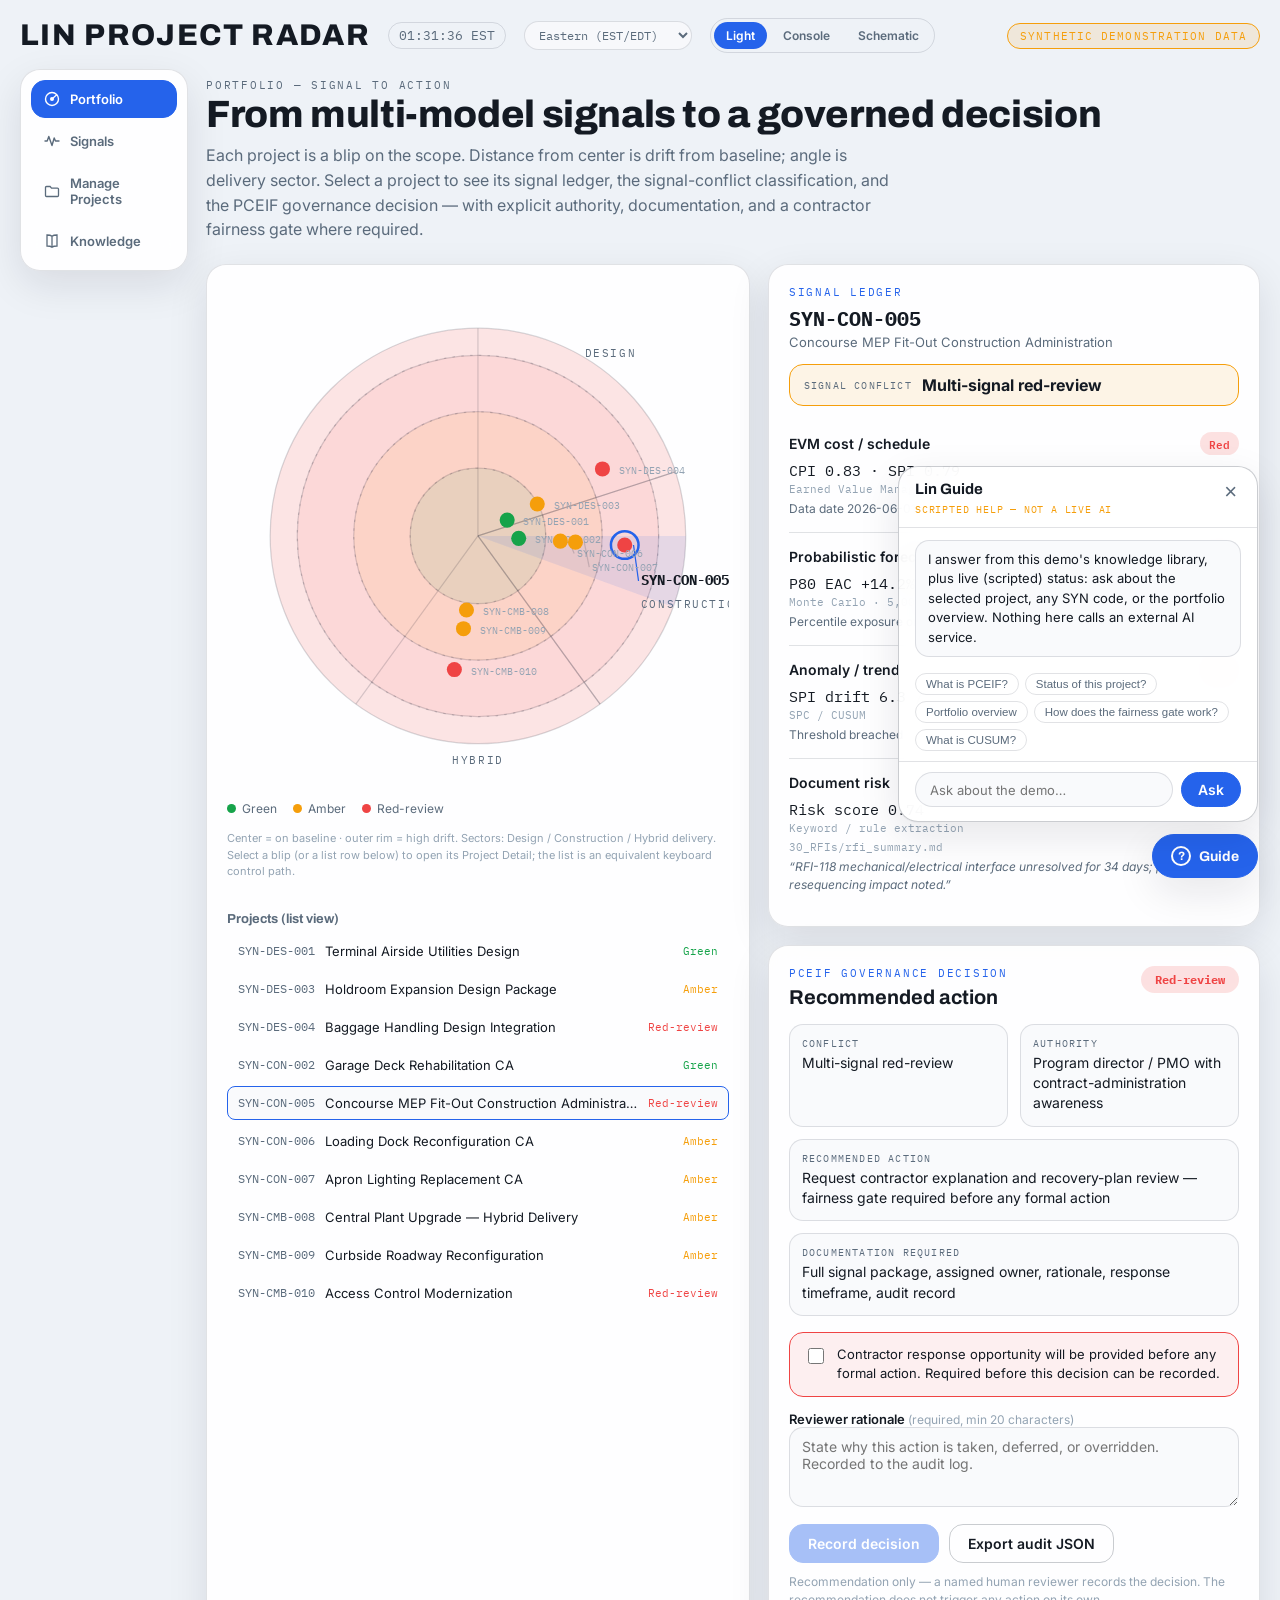
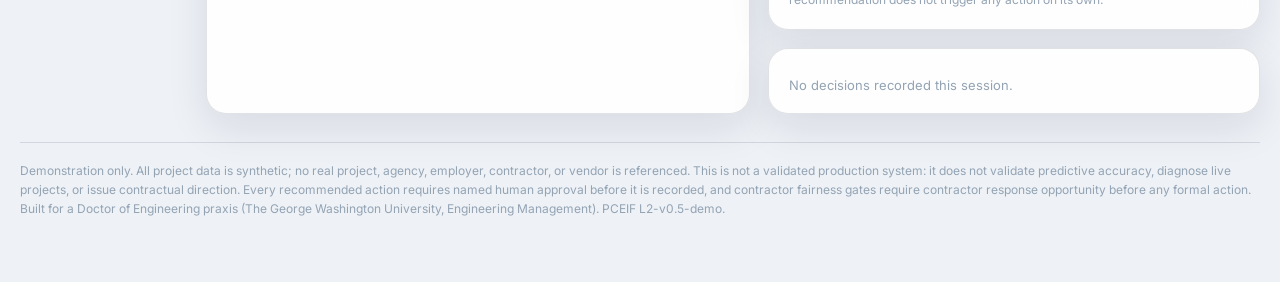
==== commit 401d3212: "feat: rename Modules→Signals + waveform icon, remove masthead subtitle - Nav item and page heading r" ====
--- a/index.html
+++ b/index.html
@@ -3,7 +3,7 @@
 <head>
   <meta charset="utf-8" />
   <meta name="viewport" content="width=device-width, initial-scale=1" />
-  <title>Lin Project Radar — PCEIF signal-to-action demonstration</title>
+  <title>Lin Project Radar</title>
   <meta name="description" content="Synthetic demonstration of the PCEIF signal-to-action governance workflow for public AEC capital programs. Doctor of Engineering praxis, GWU." />
   <link rel="preconnect" href="https://fonts.googleapis.com">
   <link rel="preconnect" href="https://fonts.gstatic.com" crossorigin>
@@ -16,7 +16,6 @@
     <header class="topbar">
       <div class="wordmark">
         <span class="mark">LIN PROJECT RADAR</span>
-        <span class="sub">PCEIF signal-to-action demonstration</span>
       </div>
       <span class="clock" id="tz-clock" aria-label="Current time in selected timezone">--:--:--</span>
       <select id="tz-select" class="tz-select" aria-label="Timezone"></select>
@@ -35,9 +34,11 @@
         <svg viewBox="0 0 16 16" aria-hidden="true"><circle cx="8" cy="8" r="6.5" fill="none" stroke="currentColor" stroke-width="1.4"/><circle cx="8" cy="8" r="2" fill="currentColor"/><line x1="8" y1="8" x2="13" y2="3.5" stroke="currentColor" stroke-width="1.2"/></svg>
         <span>Portfolio</span>
       </button>
+      <!-- internal key stays "modules"; only the display name is "Signals"
+           (same display-name/key pattern as Combined→Hybrid) -->
       <button data-nav="modules">
-        <svg viewBox="0 0 16 16" aria-hidden="true"><rect x="1.5" y="1.5" width="5.5" height="5.5" rx="1" fill="none" stroke="currentColor" stroke-width="1.3"/><rect x="9" y="1.5" width="5.5" height="5.5" rx="1" fill="none" stroke="currentColor" stroke-width="1.3"/><rect x="1.5" y="9" width="5.5" height="5.5" rx="1" fill="none" stroke="currentColor" stroke-width="1.3"/><rect x="9" y="9" width="5.5" height="5.5" rx="1" fill="none" stroke="currentColor" stroke-width="1.3"/></svg>
-        <span>Modules</span>
+        <svg viewBox="0 0 16 16" aria-hidden="true"><path d="M1 8h2.2l1.6-4.5L8 12.5 10.2 5l1.3 3H15" fill="none" stroke="currentColor" stroke-width="1.4" stroke-linecap="round" stroke-linejoin="round"/></svg>
+        <span>Signals</span>
       </button>
       <button data-nav="manage">
         <svg viewBox="0 0 16 16" aria-hidden="true"><path d="M1.5 4.5a1 1 0 0 1 1-1h3.6l1.4 1.6h6a1 1 0 0 1 1 1v6.4a1 1 0 0 1-1 1h-11a1 1 0 0 1-1-1z" fill="none" stroke="currentColor" stroke-width="1.3"/></svg>
@@ -98,9 +99,9 @@
 
     <section class="page" data-page="modules" hidden>
       <section class="intro">
-        <p class="eyebrow">Five modules</p>
-        <h1>The PCEIF model stack, explained</h1>
-        <p>Each module shows what it measures, the rule that fired on the synthetic portfolio, and an illustrative graph. Module 05 — the ABM governance layer — calls the same decision.js functions that drive the decision card. Open any project from the Portfolio for the same five modules computed on that project alone.</p>
+        <p class="eyebrow">Signals</p>
+        <h1>The five PCEIF signals, explained</h1>
+        <p>Each signal module shows what it measures, the rule that fired on the synthetic portfolio, and an illustrative graph. Module 05 — the ABM governance layer — calls the same decision.js functions that drive the decision card. Open any project from the Portfolio for the same five signals computed on that project alone.</p>
       </section>
       <div id="modules-root"></div>
     </section>
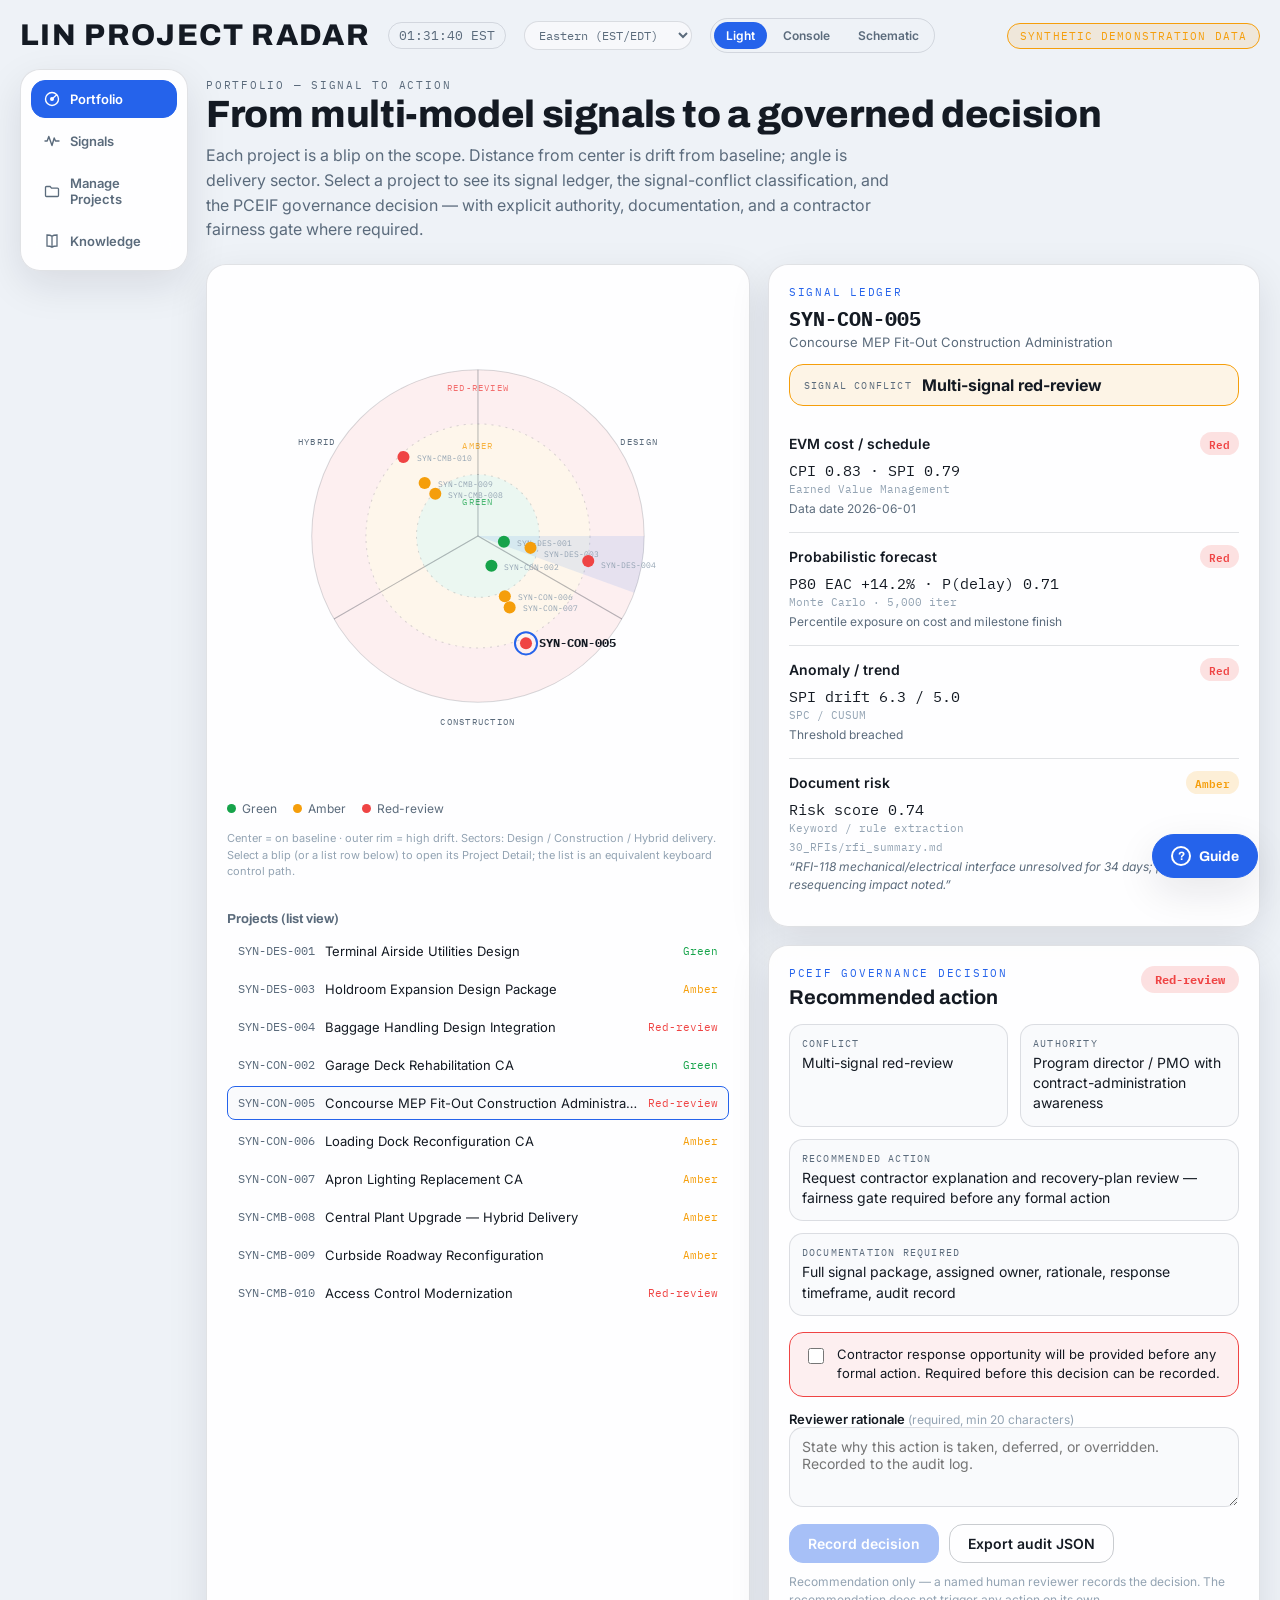
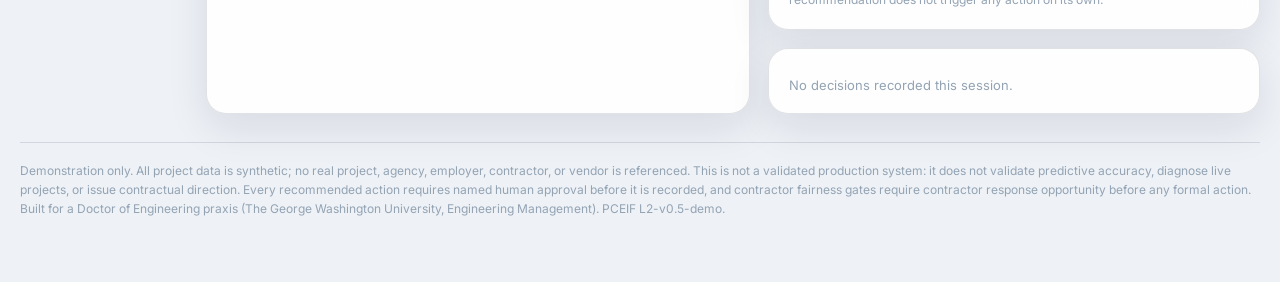
==== commit 02b5d2b5: "fix: radar geometry + chatbox display bug; feat: HUD-depth deep dive on Project Detail Radar: - Thre" ====
--- a/index.html
+++ b/index.html
@@ -65,7 +65,7 @@
       <!-- RADAR -->
       <section class="panel radar-panel" aria-label="Project radar scope">
         <div class="radar-wrap">
-          <svg id="radar-svg" viewBox="0 0 400 400" role="img"
+          <svg id="radar-svg" viewBox="-50 -50 500 500" role="img"
                aria-label="Radar scope. Projects plotted by health and delivery sector. A keyboard-accessible list of the same projects is provided below.">
           </svg>
         </div>
@@ -142,6 +142,7 @@
   <script src="assets/js/knowledge.js"></script>
   <script src="assets/js/modules.js"></script>
   <script src="assets/js/ingest.js"></script>
+  <script src="assets/js/deepdive.js"></script>
   <script src="assets/js/detail.js"></script>
   <script src="assets/js/assistant.js"></script>
   <script src="assets/js/app.js"></script>
--- a/assets/css/radar.css
+++ b/assets/css/radar.css
@@ -500,6 +500,7 @@
 }
 .la-launcher:focus-visible { outline: 2px solid var(--text); outline-offset: 2px; }
 
+.la-panel[hidden] { display: none !important; }
 .la-panel {
   position: fixed; right: 22px; bottom: 78px; z-index: 91;
   width: min(360px, calc(100vw - 36px));
@@ -533,3 +534,48 @@
 }
 .la-form input:focus-visible { outline: 2px solid var(--phosphor); outline-offset: 1px; }
 .la-send { padding: 8px 16px; border-radius: 999px; }
+
+/* ---------- radar zone labels ---------- */
+.zone-label {
+  font-family: var(--font-mono); font-size: 8.5px; letter-spacing: .14em;
+  opacity: .75;
+}
+
+/* ---------- project detail deep dive (HUD-depth, theme-token styled) ---------- */
+.dd-panel { margin-bottom: 18px; }
+.dd-panel.status-green { border-color: color-mix(in srgb, var(--clear-green) 45%, transparent); }
+.dd-panel.status-amber { border-color: color-mix(in srgb, var(--radar-amber) 50%, transparent); }
+.dd-panel.status-red   { border-color: color-mix(in srgb, var(--alarm-red) 55%, transparent); }
+
+.dd-head { display: flex; align-items: center; justify-content: space-between; gap: 12px; flex-wrap: wrap; margin-bottom: 10px; }
+.dd-head b { font-family: var(--font-mono); font-size: 13px; letter-spacing: .08em; text-transform: uppercase; color: var(--text); }
+.dd-verdict {
+  display: inline-flex; align-items: center; gap: 7px;
+  font-family: var(--font-mono); font-size: 10px; font-weight: 700;
+  letter-spacing: .1em; text-transform: uppercase;
+  border: 1px solid var(--line); border-radius: 4px; padding: 6px 9px;
+}
+.dd-verdict i { width: 8px; height: 8px; border-radius: 50%; background: currentColor; }
+.dd-verdict.status-green { color: var(--clear-green); border-color: color-mix(in srgb, var(--clear-green) 45%, transparent); }
+.dd-verdict.status-amber { color: var(--radar-amber); border-color: color-mix(in srgb, var(--radar-amber) 50%, transparent); }
+.dd-verdict.status-red   { color: var(--alarm-red);  border-color: color-mix(in srgb, var(--alarm-red) 55%, transparent); }
+
+.dd-grid { display: grid; grid-template-columns: repeat(auto-fit, minmax(118px, 1fr)); gap: 9px; margin: 10px 0; }
+.dd-metric {
+  border: 1px solid var(--line); border-radius: 6px;
+  background: var(--surface-soft); padding: 9px 10px; min-height: 64px;
+}
+.dd-metric span { display: block; color: var(--muted); font-family: var(--font-mono); font-size: 9px; letter-spacing: .1em; text-transform: uppercase; margin-bottom: 6px; }
+.dd-metric strong { display: block; color: var(--text); font-family: var(--font-mono); font-size: 16px; line-height: 1.1; }
+.dd-metric em { display: block; margin-top: 5px; font-style: normal; font-family: var(--font-mono); font-size: 9.5px; font-weight: 700; letter-spacing: .08em; text-transform: uppercase; }
+.dd-metric.status-green em { color: var(--clear-green); }
+.dd-metric.status-amber em { color: var(--radar-amber); }
+.dd-metric.status-red   em { color: var(--alarm-red); }
+
+.dd-reasons { margin: 10px 0 0; padding: 0; list-style: none; display: grid; gap: 7px; }
+.dd-reasons li { position: relative; padding-left: 18px; color: var(--muted); font-size: 13px; line-height: 1.45; }
+.dd-reasons li::before { content: ""; position: absolute; left: 1px; top: .5em; width: 7px; height: 7px; border-radius: 50%; background: var(--dd-color, var(--phosphor)); }
+
+.dd-rule { margin-top: 11px; border-top: 1px solid var(--line); padding-top: 10px; color: var(--muted); font-family: var(--font-mono); font-size: 10.5px; line-height: 1.5; letter-spacing: .04em; text-transform: uppercase; }
+.dd-rule strong { color: var(--eyebrow); }
+.dd-chart-note { font-family: var(--font-mono); font-size: 10px; letter-spacing: .08em; text-transform: uppercase; color: var(--faint); margin: 10px 0 4px; }
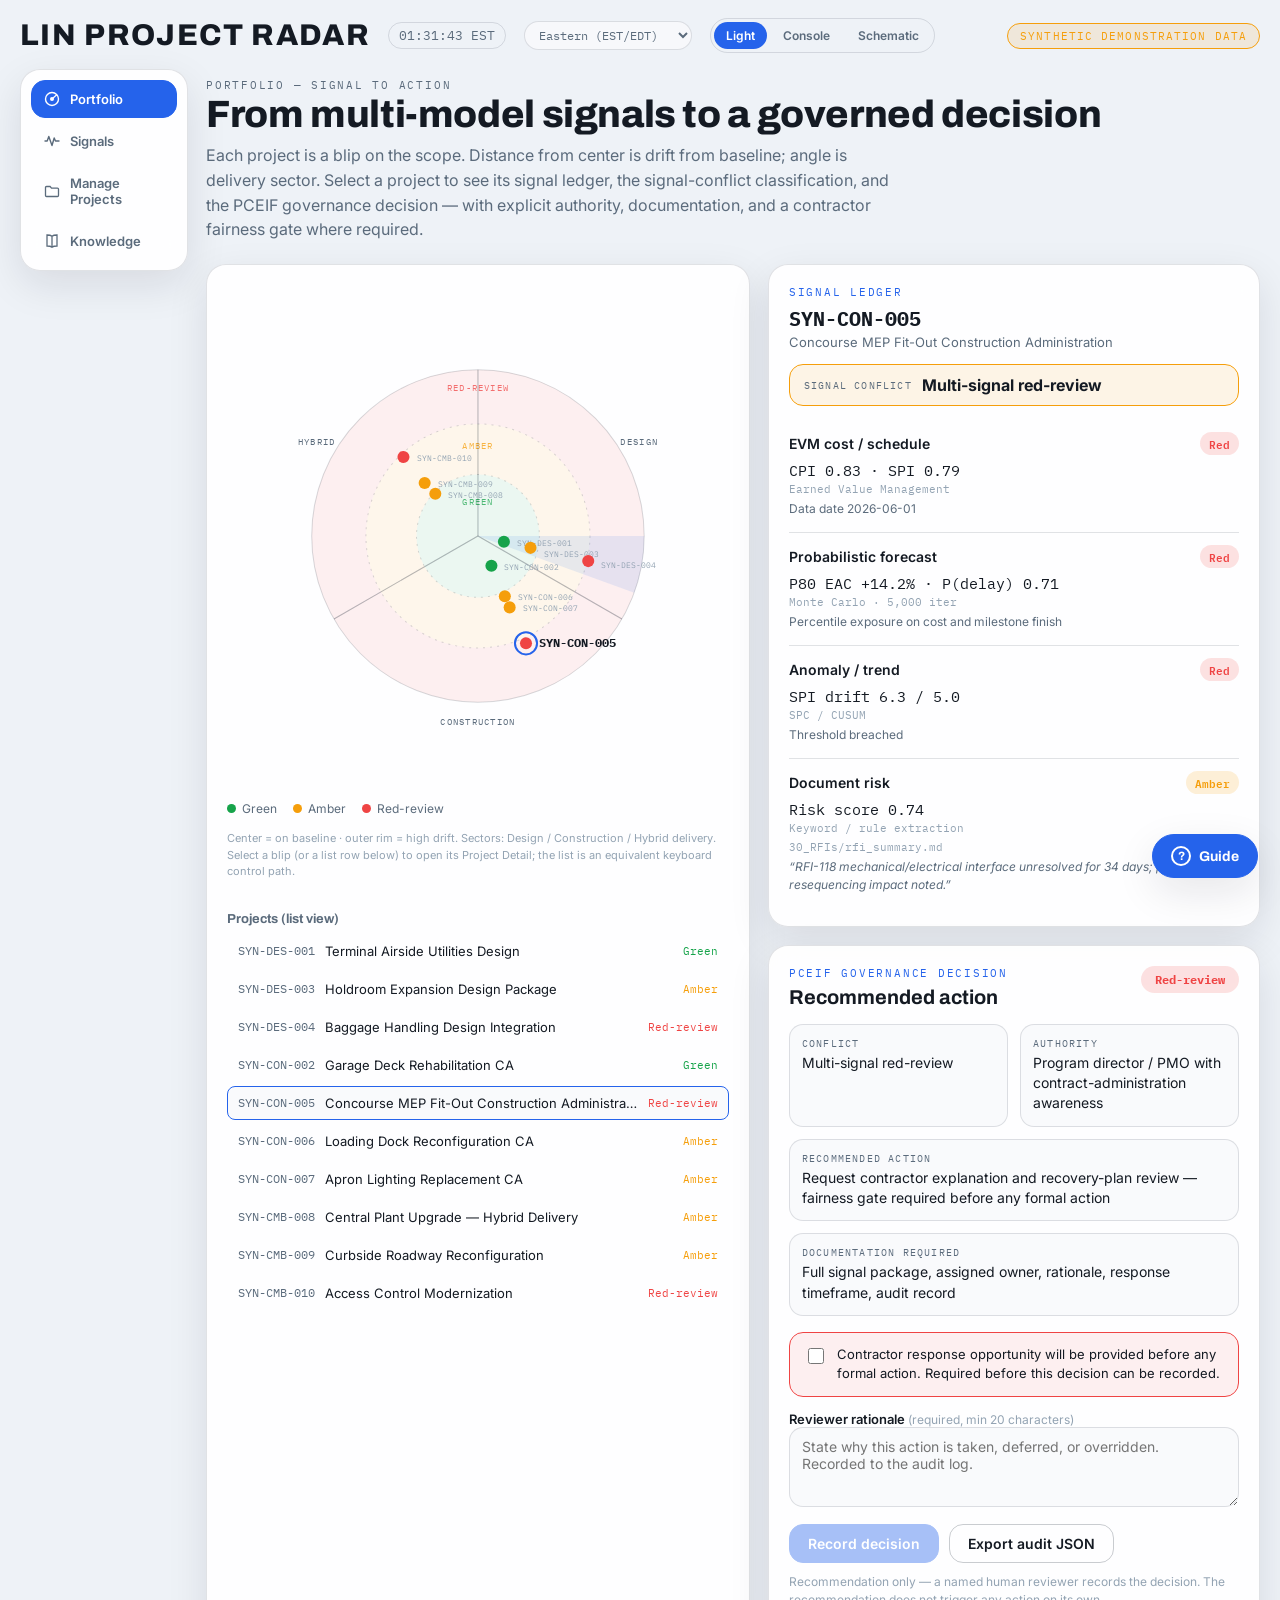
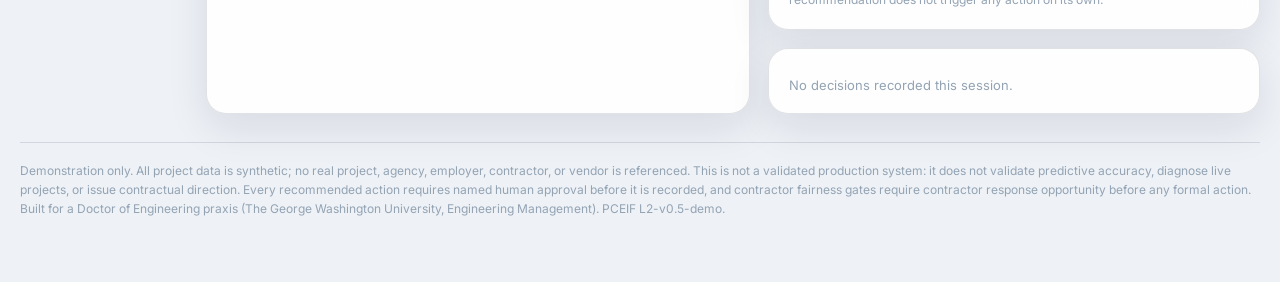
==== commit 654715d4: "feat: Manage Projects wording, click-to-detail everywhere, pre-scoped ingest on Project Detail - Man" ====
--- a/index.html
+++ b/index.html
@@ -109,7 +109,7 @@
     <section class="page" data-page="manage" hidden>
       <section class="intro">
         <p class="eyebrow">Manage projects</p>
-        <h1>Create, ingest, archive — with human approval</h1>
+        <h1>Manage your project portfolio</h1>
         <p>Everything here is client-side and synthetic. Document extraction runs visible keyword rules against the selected project and proposes a signal delta; nothing changes until a human approves it. Archive keeps projects recoverable while removing them from the portfolio.</p>
       </section>
       <div id="manage-root"></div>
--- a/assets/css/radar.css
+++ b/assets/css/radar.css
@@ -579,3 +579,16 @@
 .dd-rule { margin-top: 11px; border-top: 1px solid var(--line); padding-top: 10px; color: var(--muted); font-family: var(--font-mono); font-size: 10.5px; line-height: 1.5; letter-spacing: .04em; text-transform: uppercase; }
 .dd-rule strong { color: var(--eyebrow); }
 .dd-chart-note { font-family: var(--font-mono); font-size: 10px; letter-spacing: .08em; text-transform: uppercase; color: var(--faint); margin: 10px 0 4px; }
+
+/* ---------- clickable project code links (Signals ABM table) ---------- */
+.mod-link {
+  background: transparent; border: 0; padding: 0;
+  color: var(--phosphor); font-size: 12px; cursor: pointer;
+  text-decoration: underline; text-underline-offset: 3px;
+}
+.mod-link:hover { color: var(--text); }
+.mod-link:focus-visible { outline: 2px solid var(--phosphor); outline-offset: 2px; border-radius: 2px; }
+
+/* ---------- project detail ingest section ---------- */
+.detail-ingest { margin-bottom: 18px; }
+.detail-ingest-form { margin-top: 10px; }
